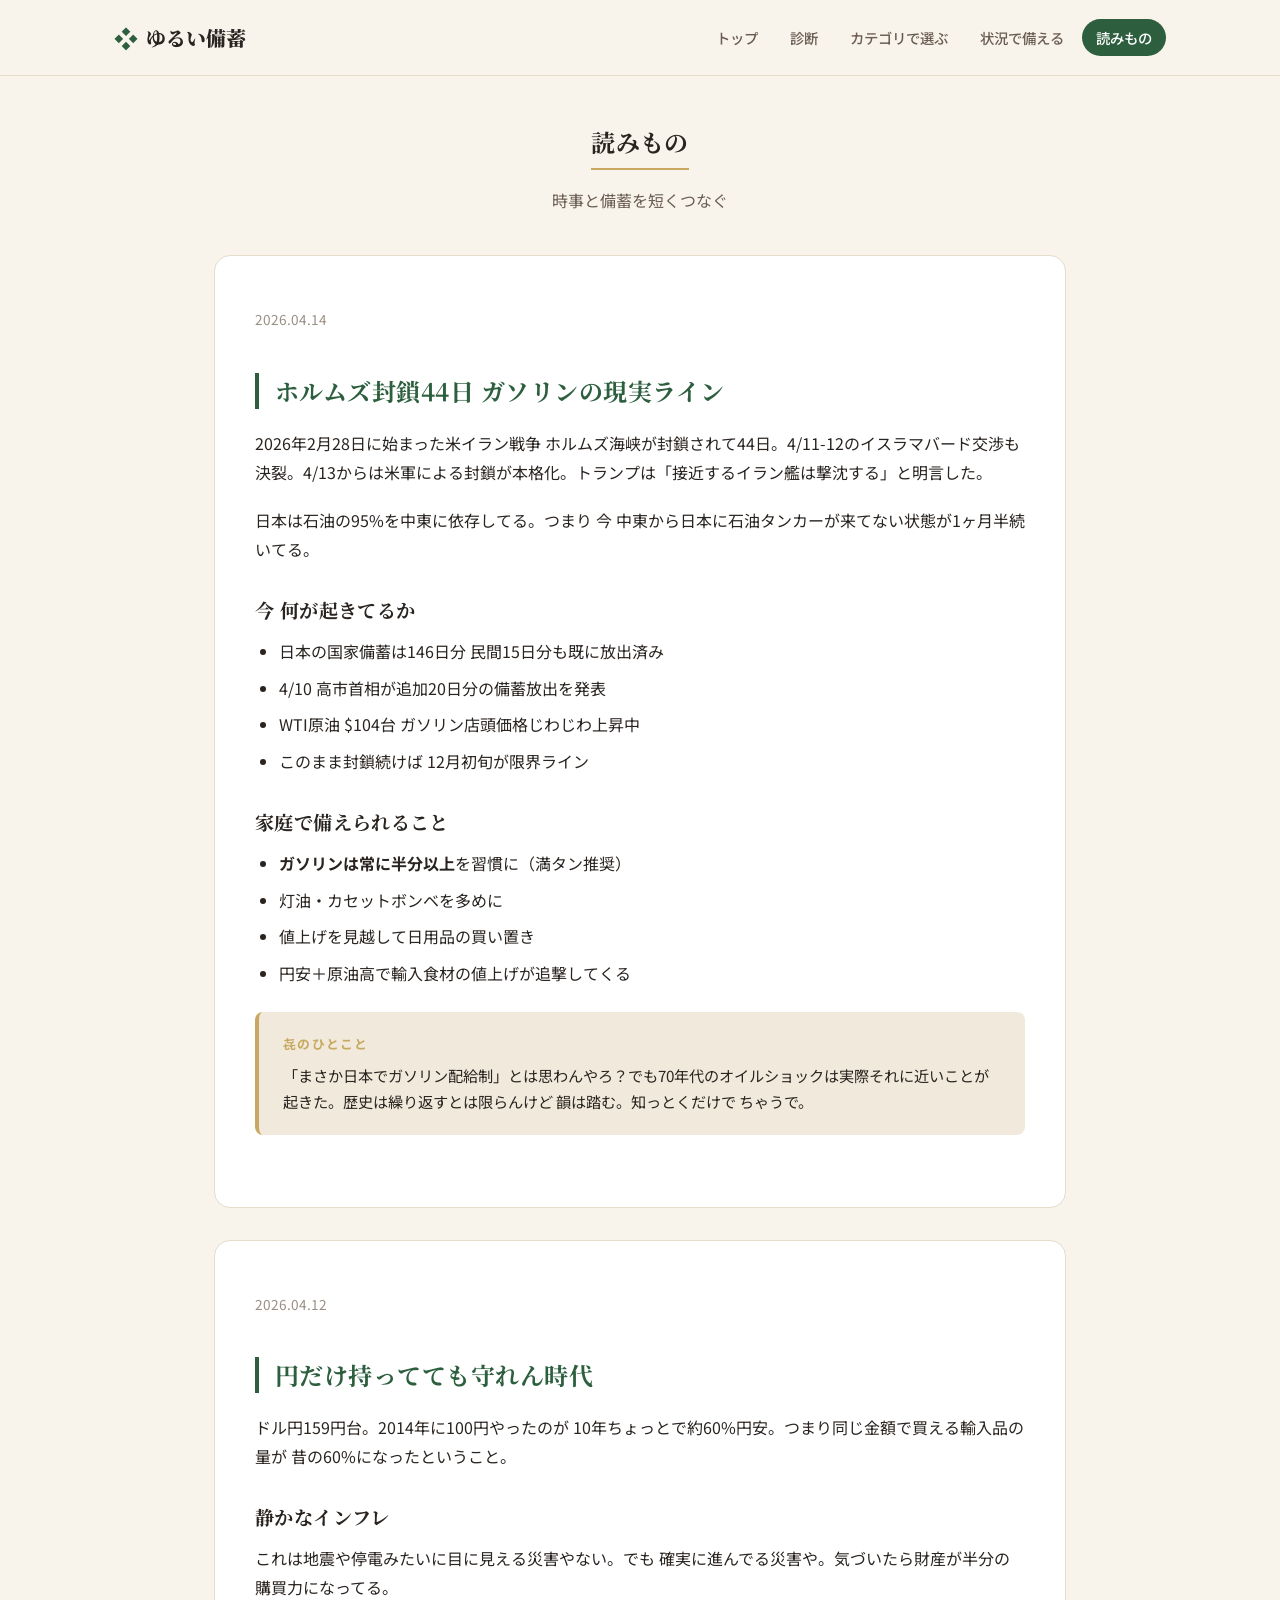
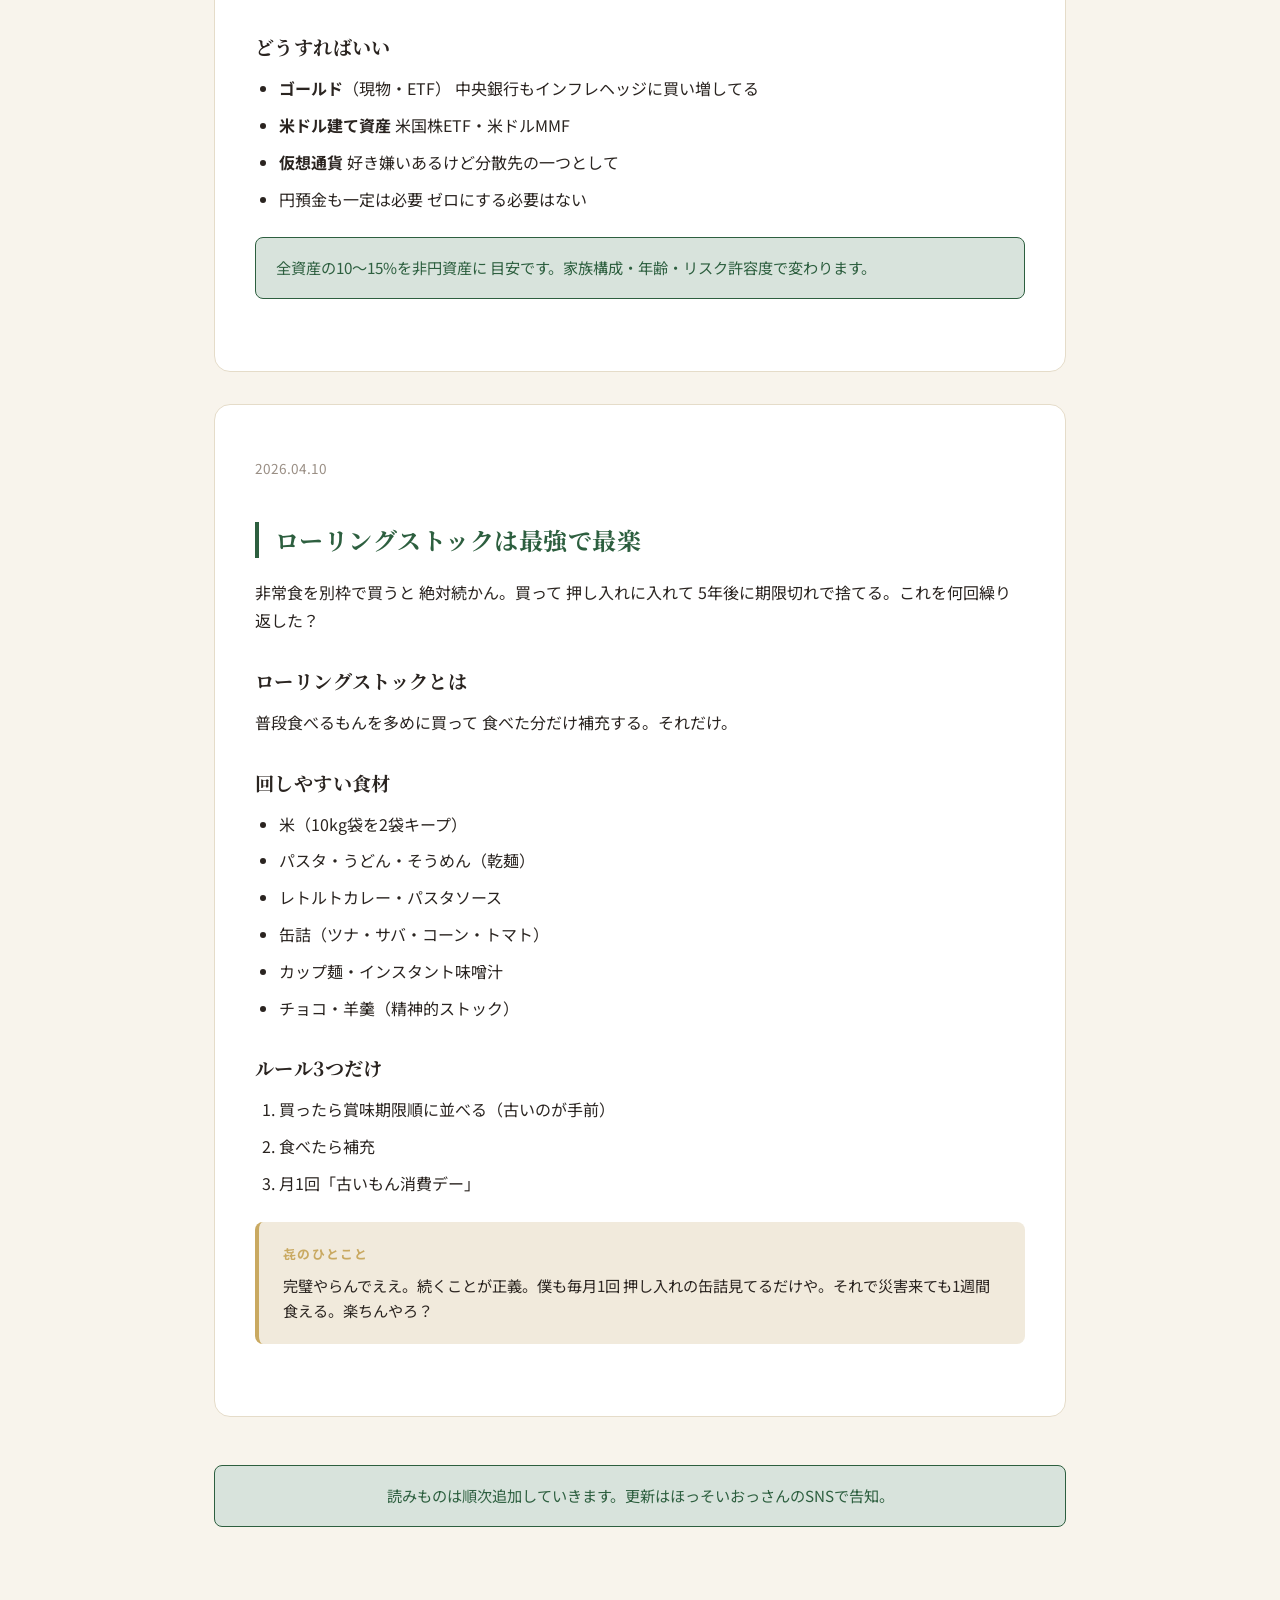
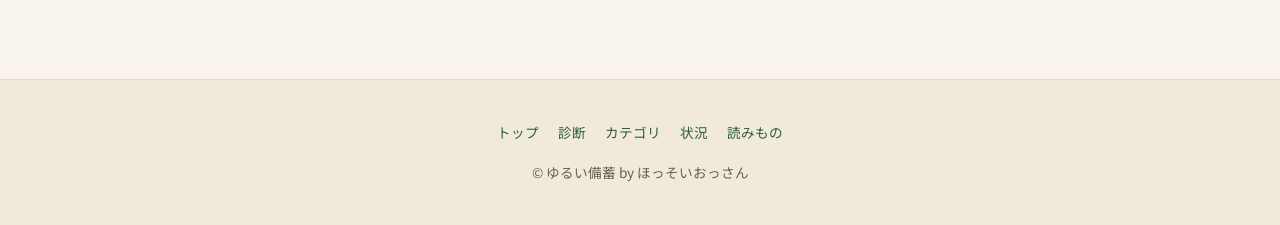
==== blog.html @ 0d699d0d "Initial: ゆるい備蓄サイト 5ページ構成 - トップ / 診断 / カテゴリ / 状況 / 読みもの - 生成り×深緑×朱×金の明るい和洋折衷デザイン - Noto Serif JP × No" ====
<!DOCTYPE html>
<html lang="ja">
<head>
<meta charset="UTF-8">
<meta name="viewport" content="width=device-width, initial-scale=1.0">
<title>読みもの｜ゆるい備蓄</title>
<meta name="description" content="時事と備蓄を短くつなぐ読みもの。">
<link rel="preconnect" href="https://fonts.googleapis.com">
<link rel="preconnect" href="https://fonts.gstatic.com" crossorigin>
<link href="https://fonts.googleapis.com/css2?family=Noto+Sans+JP:wght@400;500;700&family=Noto+Serif+JP:wght@500;700;900&display=swap" rel="stylesheet">
<link rel="stylesheet" href="/assets/style.css">
</head>
<body>

<nav class="nav">
    <div class="nav-inner">
        <a href="/" class="nav-logo"><span class="mark">❖</span>ゆるい備蓄</a>
        <ul class="nav-links">
            <li><a href="/">トップ</a></li>
            <li><a href="/check.html">診断</a></li>
            <li><a href="/category.html">カテゴリで選ぶ</a></li>
            <li><a href="/situation.html">状況で備える</a></li>
            <li><a href="/blog.html" class="active">読みもの</a></li>
        </ul>
    </div>
</nav>

<div class="container">

    <div class="section-head">
        <h2>読みもの</h2>
        <p>時事と備蓄を短くつなぐ</p>
    </div>

    <article class="article" id="hormuz">
        <time style="color: var(--ink-muted); font-size:0.85rem;">2026.04.14</time>
        <h2>ホルムズ封鎖44日 ガソリンの現実ライン</h2>

        <p>2026年2月28日に始まった米イラン戦争 ホルムズ海峡が封鎖されて44日。4/11-12のイスラマバード交渉も決裂。4/13からは米軍による封鎖が本格化。トランプは「接近するイラン艦は撃沈する」と明言した。</p>

        <p>日本は石油の95%を中東に依存してる。つまり 今 中東から日本に石油タンカーが来てない状態が1ヶ月半続いてる。</p>

        <h3>今 何が起きてるか</h3>
        <ul>
            <li>日本の国家備蓄は146日分 民間15日分も既に放出済み</li>
            <li>4/10 高市首相が追加20日分の備蓄放出を発表</li>
            <li>WTI原油 $104台 ガソリン店頭価格じわじわ上昇中</li>
            <li>このまま封鎖続けば 12月初旬が限界ライン</li>
        </ul>

        <h3>家庭で備えられること</h3>
        <ul>
            <li><strong>ガソリンは常に半分以上</strong>を習慣に（満タン推奨）</li>
            <li>灯油・カセットボンベを多めに</li>
            <li>値上げを見越して日用品の買い置き</li>
            <li>円安＋原油高で輸入食材の値上げが追撃してくる</li>
        </ul>

        <div class="voice">
            <div class="voice-label">㐂のひとこと</div>
            <p>「まさか日本でガソリン配給制」とは思わんやろ？でも70年代のオイルショックは実際それに近いことが起きた。歴史は繰り返すとは限らんけど 韻は踏む。知っとくだけで ちゃうで。</p>
        </div>
    </article>

    <article class="article" id="yen">
        <time style="color: var(--ink-muted); font-size:0.85rem;">2026.04.12</time>
        <h2>円だけ持ってても守れん時代</h2>

        <p>ドル円159円台。2014年に100円やったのが 10年ちょっとで約60%円安。つまり同じ金額で買える輸入品の量が 昔の60%になったということ。</p>

        <h3>静かなインフレ</h3>
        <p>これは地震や停電みたいに目に見える災害やない。でも 確実に進んでる災害や。気づいたら財産が半分の購買力になってる。</p>

        <h3>どうすればいい</h3>
        <ul>
            <li><strong>ゴールド</strong>（現物・ETF） 中央銀行もインフレヘッジに買い増してる</li>
            <li><strong>米ドル建て資産</strong> 米国株ETF・米ドルMMF</li>
            <li><strong>仮想通貨</strong> 好き嫌いあるけど分散先の一つとして</li>
            <li>円預金も一定は必要 ゼロにする必要はない</li>
        </ul>

        <div class="note">
            全資産の10〜15%を非円資産に 目安です。家族構成・年齢・リスク許容度で変わります。
        </div>
    </article>

    <article class="article" id="rolling">
        <time style="color: var(--ink-muted); font-size:0.85rem;">2026.04.10</time>
        <h2>ローリングストックは最強で最楽</h2>

        <p>非常食を別枠で買うと 絶対続かん。買って 押し入れに入れて 5年後に期限切れで捨てる。これを何回繰り返した？</p>

        <h3>ローリングストックとは</h3>
        <p>普段食べるもんを多めに買って 食べた分だけ補充する。それだけ。</p>

        <h3>回しやすい食材</h3>
        <ul>
            <li>米（10kg袋を2袋キープ）</li>
            <li>パスタ・うどん・そうめん（乾麺）</li>
            <li>レトルトカレー・パスタソース</li>
            <li>缶詰（ツナ・サバ・コーン・トマト）</li>
            <li>カップ麺・インスタント味噌汁</li>
            <li>チョコ・羊羹（精神的ストック）</li>
        </ul>

        <h3>ルール3つだけ</h3>
        <ol>
            <li>買ったら賞味期限順に並べる（古いのが手前）</li>
            <li>食べたら補充</li>
            <li>月1回「古いもん消費デー」</li>
        </ol>

        <div class="voice">
            <div class="voice-label">㐂のひとこと</div>
            <p>完璧やらんでええ。続くことが正義。僕も毎月1回 押し入れの缶詰見てるだけや。それで災害来ても1週間食える。楽ちんやろ？</p>
        </div>
    </article>

    <div class="note" style="margin-top:48px; text-align:center;">
        読みものは順次追加していきます。更新はほっそいおっさんのSNSで告知。
    </div>

</div>

<footer class="footer">
    <p>
        <a href="/">トップ</a>
        <a href="/check.html">診断</a>
        <a href="/category.html">カテゴリ</a>
        <a href="/situation.html">状況</a>
        <a href="/blog.html">読みもの</a>
    </p>
    <p style="margin-top:16px;">© ゆるい備蓄 by ほっそいおっさん</p>
</footer>

</body>
</html>
---- assets/style.css ----
/* ===== カラーパレット ===== */
:root {
    --bg: #F8F4EC;           /* 生成り */
    --bg-soft: #F1EADC;      /* 生成り濃いめ */
    --bg-card: #FFFFFF;
    --ink: #2A2420;          /* 墨色（ほぼ黒） */
    --ink-soft: #6B5D52;     /* 淡墨 */
    --ink-muted: #9A8F85;

    --green: #2D5F3F;        /* 深緑 */
    --green-soft: #4A7A5C;
    --green-pale: #D8E3DC;

    --red: #D85A3C;          /* 朱（注意喚起限定） */
    --red-pale: #F4D9D1;

    --gold: #C9A961;         /* 金（アクセント） */
    --gold-pale: #EBDCB8;

    --border: #E5DCC9;
}

/* ===== リセット ===== */
* { margin: 0; padding: 0; box-sizing: border-box; }

html { scroll-behavior: smooth; }

body {
    font-family: 'Noto Sans JP', -apple-system, BlinkMacSystemFont, 'Hiragino Sans', 'Yu Gothic', sans-serif;
    background: var(--bg);
    color: var(--ink);
    line-height: 1.8;
    -webkit-font-smoothing: antialiased;
    font-size: 16px;
}

h1, h2, h3, h4 {
    font-family: 'Noto Serif JP', 'Hiragino Mincho ProN', 'Yu Mincho', serif;
    font-weight: 700;
    letter-spacing: 0.02em;
    line-height: 1.5;
}

h1 { font-size: 2rem; }
h2 { font-size: 1.5rem; }
h3 { font-size: 1.2rem; }

a { color: var(--green); text-decoration: none; }
a:hover { color: var(--green-soft); text-decoration: underline; }

img { max-width: 100%; height: auto; }

/* ===== ナビゲーション ===== */
.nav {
    background: var(--bg);
    border-bottom: 1px solid var(--border);
    position: sticky;
    top: 0;
    z-index: 100;
}

.nav-inner {
    max-width: 1100px;
    margin: 0 auto;
    padding: 16px 24px;
    display: flex;
    align-items: center;
    justify-content: space-between;
    gap: 24px;
}

.nav-logo {
    font-family: 'Noto Serif JP', serif;
    font-weight: 900;
    font-size: 1.25rem;
    color: var(--ink);
    text-decoration: none;
    display: flex;
    align-items: center;
    gap: 8px;
}

.nav-logo span.mark {
    color: var(--green);
    font-size: 1.5rem;
}

.nav-links {
    display: flex;
    gap: 4px;
    list-style: none;
    flex-wrap: wrap;
}

.nav-links a {
    color: var(--ink-soft);
    padding: 8px 14px;
    border-radius: 999px;
    font-size: 0.9rem;
    font-weight: 500;
    transition: all 0.2s;
}

.nav-links a:hover {
    background: var(--green-pale);
    color: var(--green);
    text-decoration: none;
}

.nav-links a.active {
    background: var(--green);
    color: #fff;
}

/* ===== コンテナ ===== */
.container {
    max-width: 900px;
    margin: 0 auto;
    padding: 48px 24px;
}

.container-wide {
    max-width: 1100px;
    margin: 0 auto;
    padding: 48px 24px;
}

/* ===== ヒーロー ===== */
.hero {
    padding: 80px 24px 64px;
    text-align: center;
    background: linear-gradient(180deg, var(--bg) 0%, var(--bg-soft) 100%);
    border-bottom: 1px solid var(--border);
}

.hero-lead {
    display: inline-block;
    padding: 6px 16px;
    background: var(--green-pale);
    color: var(--green);
    border-radius: 999px;
    font-size: 0.85rem;
    font-weight: 500;
    margin-bottom: 20px;
    letter-spacing: 0.05em;
}

.hero h1 {
    font-size: clamp(1.8rem, 4vw, 2.8rem);
    margin-bottom: 24px;
    color: var(--ink);
}

.hero p.hero-sub {
    font-size: 1.05rem;
    color: var(--ink-soft);
    max-width: 560px;
    margin: 0 auto 32px;
}

/* ===== ボタン ===== */
.btn {
    display: inline-block;
    padding: 14px 28px;
    border-radius: 999px;
    font-weight: 600;
    font-size: 1rem;
    text-decoration: none;
    transition: all 0.2s;
    border: none;
    cursor: pointer;
}

.btn-primary {
    background: var(--green);
    color: #fff;
}

.btn-primary:hover {
    background: var(--green-soft);
    transform: translateY(-1px);
    box-shadow: 0 4px 12px rgba(45, 95, 63, 0.3);
    color: #fff;
    text-decoration: none;
}

.btn-outline {
    background: transparent;
    color: var(--green);
    border: 1.5px solid var(--green);
}

.btn-outline:hover {
    background: var(--green);
    color: #fff;
    text-decoration: none;
}

/* ===== 3つの入口カード ===== */
.entry-grid {
    display: grid;
    grid-template-columns: repeat(auto-fit, minmax(260px, 1fr));
    gap: 20px;
    margin: 48px 0;
}

.entry-card {
    background: var(--bg-card);
    border: 1px solid var(--border);
    border-radius: 16px;
    padding: 32px 24px;
    text-align: center;
    transition: all 0.25s;
    text-decoration: none;
    color: var(--ink);
    display: block;
}

.entry-card:hover {
    transform: translateY(-3px);
    border-color: var(--green);
    box-shadow: 0 8px 24px rgba(45, 95, 63, 0.1);
    text-decoration: none;
    color: var(--ink);
}

.entry-card .mark {
    font-size: 2.5rem;
    margin-bottom: 16px;
    display: block;
}

.entry-card h3 {
    color: var(--green);
    margin-bottom: 8px;
    font-size: 1.2rem;
}

.entry-card p {
    color: var(--ink-soft);
    font-size: 0.9rem;
    line-height: 1.6;
}

/* ===== セクション ===== */
.section {
    padding: 64px 0;
}

.section-head {
    text-align: center;
    margin-bottom: 40px;
}

.section-head h2 {
    display: inline-block;
    padding-bottom: 8px;
    border-bottom: 2px solid var(--gold);
}

.section-head p {
    color: var(--ink-soft);
    margin-top: 16px;
}

/* ===== カテゴリーグリッド ===== */
.category-grid {
    display: grid;
    grid-template-columns: repeat(auto-fill, minmax(200px, 1fr));
    gap: 16px;
}

.category-item {
    background: var(--bg-card);
    border: 1px solid var(--border);
    border-radius: 12px;
    padding: 20px;
    text-align: center;
    transition: all 0.2s;
    text-decoration: none;
    color: var(--ink);
    display: block;
}

.category-item:hover {
    background: var(--green-pale);
    border-color: var(--green);
    text-decoration: none;
    color: var(--ink);
}

.category-item .icon {
    font-size: 2rem;
    margin-bottom: 8px;
    display: block;
}

.category-item .name {
    font-weight: 600;
    font-size: 0.95rem;
}

.category-item .days {
    color: var(--ink-muted);
    font-size: 0.8rem;
    margin-top: 4px;
}

/* ===== 記事本文スタイル ===== */
.article {
    background: var(--bg-card);
    border-radius: 16px;
    padding: 48px 40px;
    margin-bottom: 32px;
    border: 1px solid var(--border);
}

.article h2 {
    margin-top: 40px;
    margin-bottom: 20px;
    padding-left: 16px;
    border-left: 4px solid var(--green);
    color: var(--green);
}

.article h3 {
    margin-top: 32px;
    margin-bottom: 12px;
    color: var(--ink);
}

.article p {
    margin-bottom: 20px;
    color: var(--ink);
}

.article ul, .article ol {
    margin: 0 0 20px 24px;
}

.article li {
    margin-bottom: 8px;
    color: var(--ink);
}

/* ===== 吹き出し（㐂のひとこと） ===== */
.voice {
    background: var(--bg-soft);
    border-left: 4px solid var(--gold);
    padding: 20px 24px;
    border-radius: 8px;
    margin: 24px 0;
    font-size: 0.95rem;
}

.voice-label {
    font-size: 0.8rem;
    color: var(--gold);
    font-weight: 700;
    letter-spacing: 0.1em;
    margin-bottom: 8px;
}

.voice p {
    color: var(--ink);
    line-height: 1.7;
    margin-bottom: 0;
}

/* ===== アラートボックス ===== */
.alert {
    background: var(--red-pale);
    border: 1px solid var(--red);
    color: var(--red);
    padding: 16px 20px;
    border-radius: 8px;
    margin: 24px 0;
    font-size: 0.95rem;
}

.note {
    background: var(--green-pale);
    border: 1px solid var(--green);
    color: var(--green);
    padding: 16px 20px;
    border-radius: 8px;
    margin: 24px 0;
    font-size: 0.95rem;
}

/* ===== 診断 ===== */
.quiz {
    background: var(--bg-card);
    border-radius: 16px;
    padding: 40px;
    border: 1px solid var(--border);
    max-width: 700px;
    margin: 0 auto;
}

.quiz-q {
    margin-bottom: 32px;
}

.quiz-q h3 {
    color: var(--green);
    margin-bottom: 16px;
    font-size: 1.1rem;
}

.quiz-options {
    display: grid;
    gap: 10px;
}

.quiz-option {
    display: flex;
    align-items: center;
    padding: 12px 18px;
    border: 1.5px solid var(--border);
    border-radius: 10px;
    cursor: pointer;
    transition: all 0.15s;
    background: var(--bg);
}

.quiz-option:hover {
    border-color: var(--green);
    background: var(--green-pale);
}

.quiz-option input {
    margin-right: 12px;
}

.quiz-option.selected {
    border-color: var(--green);
    background: var(--green-pale);
}

.quiz-result {
    display: none;
    background: var(--bg-soft);
    padding: 32px;
    border-radius: 12px;
    margin-top: 24px;
}

.quiz-result.show { display: block; }

.quiz-result h3 {
    color: var(--green);
    margin-bottom: 16px;
}

.quiz-result ul {
    margin-left: 20px;
}

/* ===== 商品カード ===== */
.product-grid {
    display: grid;
    grid-template-columns: repeat(auto-fit, minmax(240px, 1fr));
    gap: 20px;
}

.product-card {
    background: var(--bg-card);
    border: 1px solid var(--border);
    border-radius: 12px;
    padding: 20px;
    transition: all 0.2s;
}

.product-card:hover {
    border-color: var(--green);
    box-shadow: 0 4px 16px rgba(0,0,0,0.05);
}

.product-card h4 {
    color: var(--ink);
    margin-bottom: 8px;
    font-family: 'Noto Sans JP', sans-serif;
    font-size: 1rem;
}

.product-card .why {
    font-size: 0.85rem;
    color: var(--ink-soft);
    margin-bottom: 12px;
}

.product-card .link {
    display: inline-block;
    padding: 8px 16px;
    background: var(--green);
    color: #fff;
    border-radius: 999px;
    font-size: 0.85rem;
    font-weight: 600;
}

.product-card .link:hover {
    background: var(--green-soft);
    text-decoration: none;
    color: #fff;
}

/* ===== 読みものリスト ===== */
.post-list {
    display: grid;
    gap: 16px;
}

.post-item {
    background: var(--bg-card);
    border: 1px solid var(--border);
    border-radius: 12px;
    padding: 24px;
    transition: all 0.2s;
    display: block;
    text-decoration: none;
    color: var(--ink);
}

.post-item:hover {
    border-color: var(--green);
    transform: translateX(2px);
    text-decoration: none;
    color: var(--ink);
}

.post-item time {
    font-size: 0.8rem;
    color: var(--ink-muted);
    display: block;
    margin-bottom: 6px;
}

.post-item h3 {
    color: var(--green);
    margin-bottom: 8px;
    font-size: 1.1rem;
}

.post-item p {
    color: var(--ink-soft);
    font-size: 0.9rem;
    line-height: 1.6;
}

/* ===== シチュエーションカード ===== */
.situation-grid {
    display: grid;
    grid-template-columns: repeat(auto-fit, minmax(280px, 1fr));
    gap: 20px;
}

.situation-card {
    background: var(--bg-card);
    border: 1px solid var(--border);
    border-radius: 16px;
    padding: 28px;
    text-decoration: none;
    color: var(--ink);
    transition: all 0.2s;
    display: block;
}

.situation-card:hover {
    border-color: var(--green);
    background: var(--green-pale);
    text-decoration: none;
    color: var(--ink);
}

.situation-card .mark {
    font-size: 2rem;
    margin-bottom: 12px;
    display: block;
}

.situation-card h3 {
    color: var(--green);
    margin-bottom: 8px;
    font-family: 'Noto Serif JP', serif;
}

.situation-card p {
    color: var(--ink-soft);
    font-size: 0.9rem;
    line-height: 1.6;
}

/* ===== フッター ===== */
.footer {
    background: var(--bg-soft);
    border-top: 1px solid var(--border);
    padding: 40px 24px;
    margin-top: 80px;
    text-align: center;
    color: var(--ink-soft);
    font-size: 0.85rem;
}

.footer a {
    color: var(--green);
    margin: 0 8px;
}

.footer .disclaimer {
    font-size: 0.75rem;
    color: var(--ink-muted);
    margin-top: 16px;
    max-width: 640px;
    margin-left: auto;
    margin-right: auto;
}

/* ===== レスポンシブ ===== */
@media (max-width: 768px) {
    .nav-inner { padding: 12px 16px; flex-direction: column; align-items: flex-start; }
    .nav-links { width: 100%; overflow-x: auto; flex-wrap: nowrap; }
    .nav-links a { white-space: nowrap; font-size: 0.85rem; padding: 6px 12px; }
    .container, .container-wide { padding: 32px 20px; }
    .hero { padding: 48px 20px 40px; }
    .article { padding: 28px 20px; }
    h1 { font-size: 1.6rem; }
    h2 { font-size: 1.3rem; }
    .section { padding: 40px 0; }
}
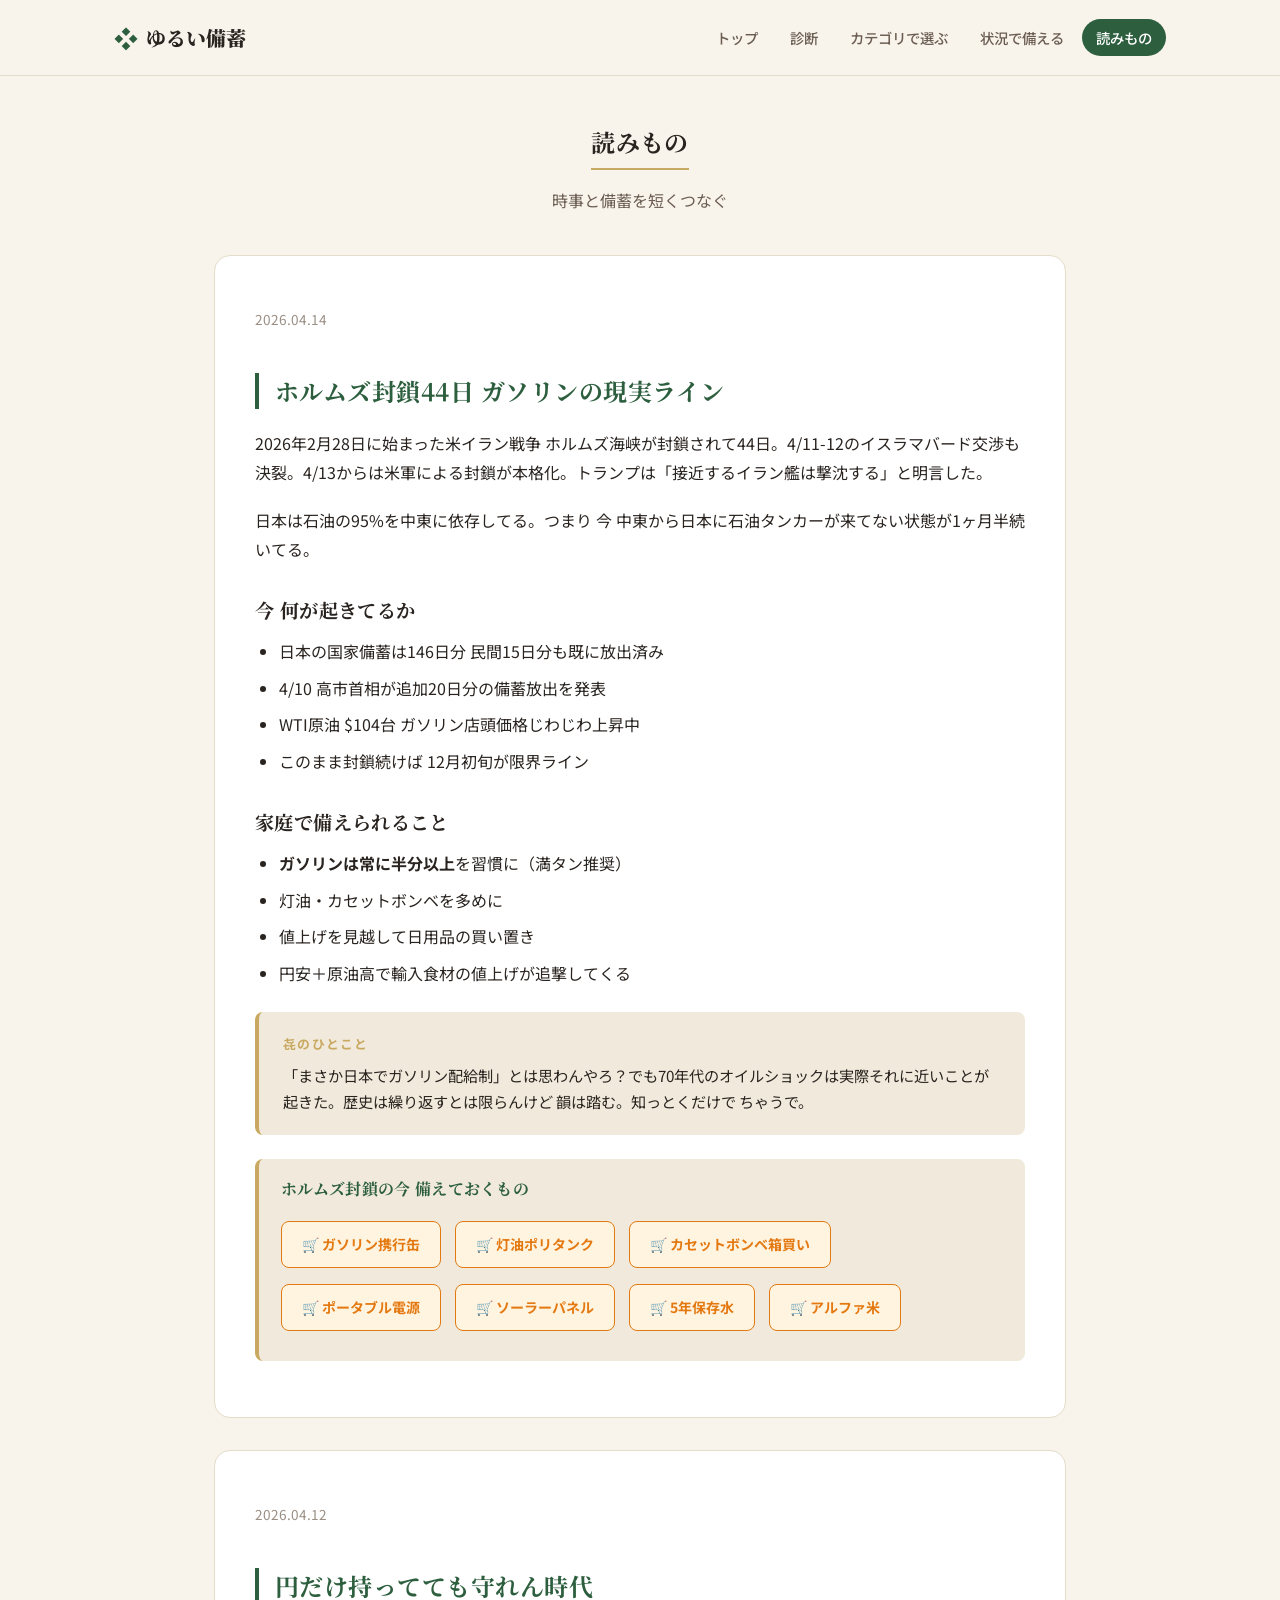
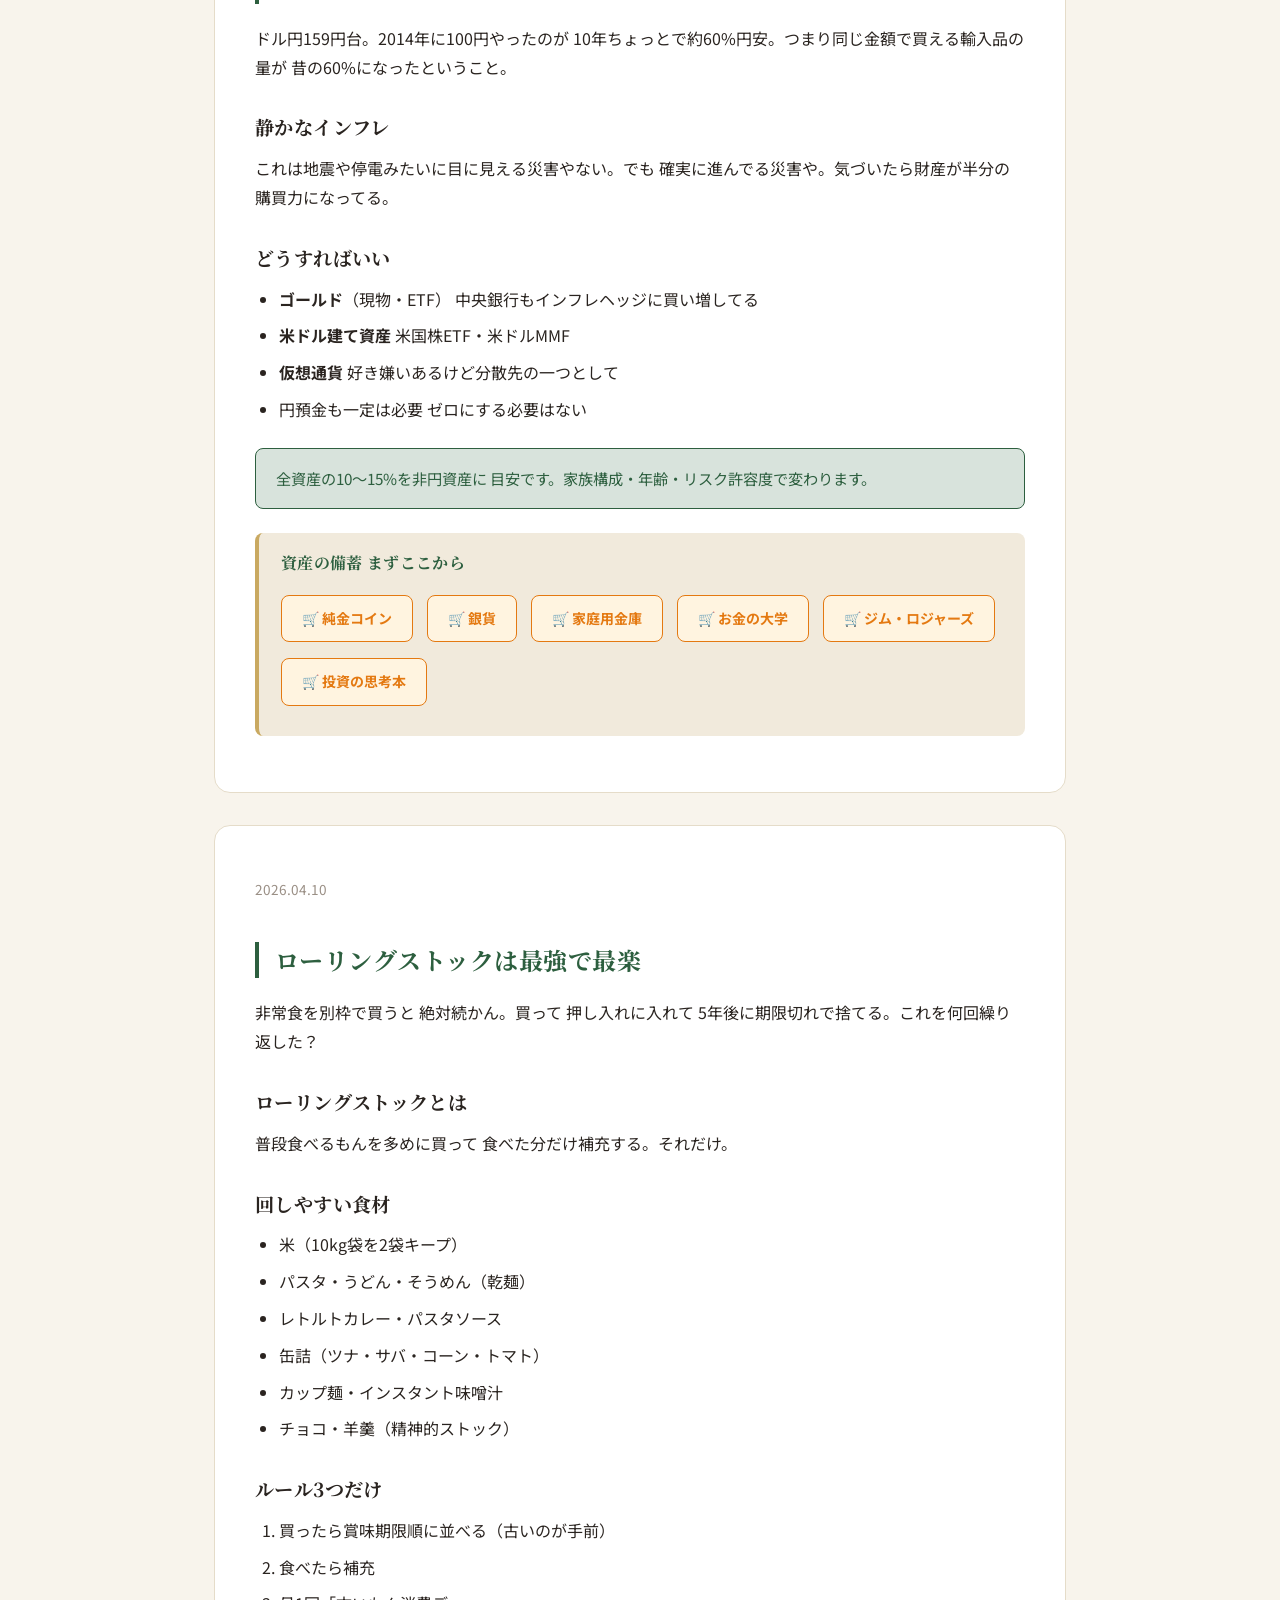
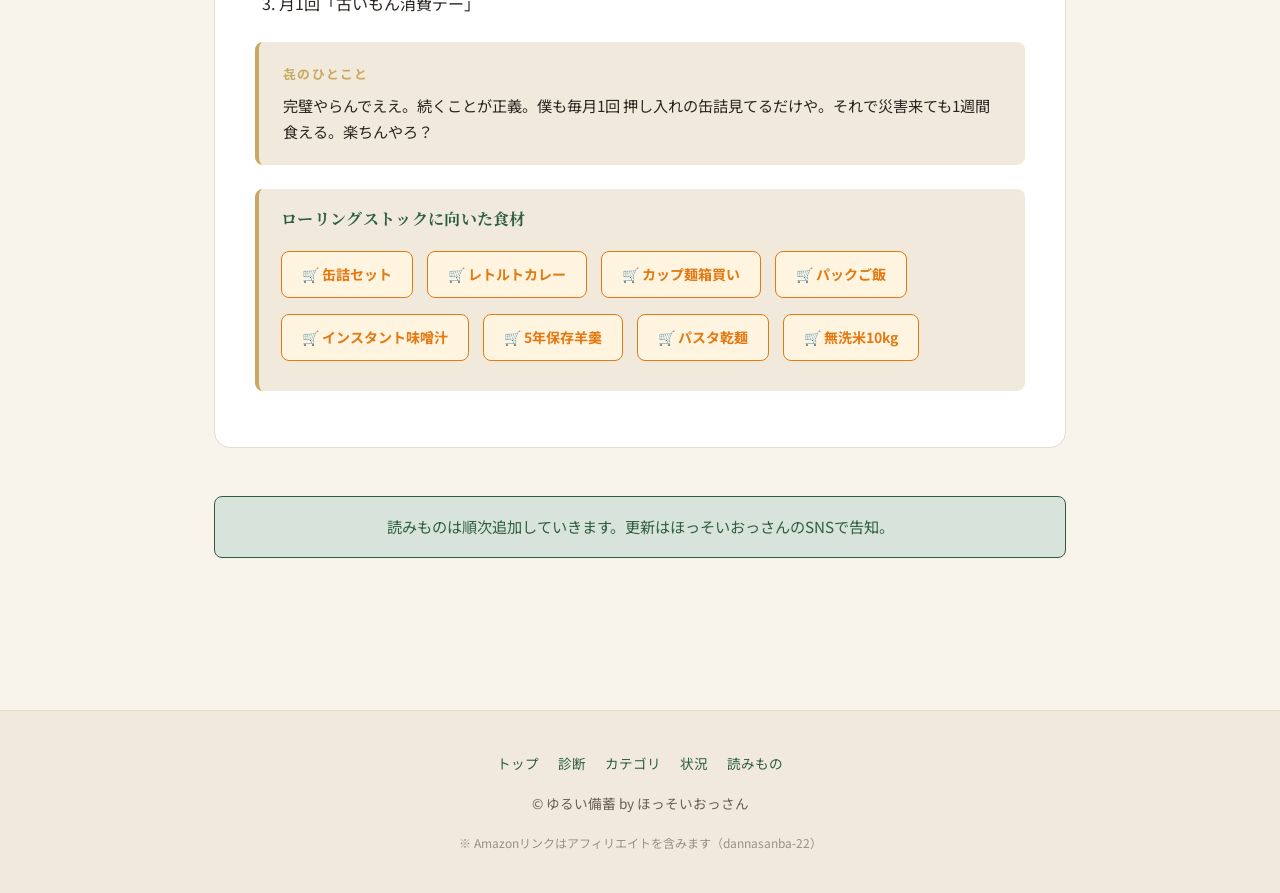
==== commit a49058d2: "全ページにAmazonアフィリリンク(dannasanba-22)を追加 - category.html: 6カテゴリ全てに商品ボタン群 - situation.html: 5シーン全てに状況別買い物" ====
--- a/blog.html
+++ b/blog.html
@@ -9,6 +9,48 @@
 <link rel="preconnect" href="https://fonts.gstatic.com" crossorigin>
 <link href="https://fonts.googleapis.com/css2?family=Noto+Sans+JP:wght@400;500;700&family=Noto+Serif+JP:wght@500;700;900&display=swap" rel="stylesheet">
 <link rel="stylesheet" href="/assets/style.css">
+<style>
+.cat-amazon-btn {
+    display: inline-block;
+    background: #FFF4E0;
+    border: 1px solid #E47911;
+    border-radius: 8px;
+    padding: 10px 20px;
+    font-size: 14px;
+    font-weight: 700;
+    color: #E47911;
+    text-decoration: none;
+    transition: all 0.2s;
+    margin: 4px 6px 4px 0;
+}
+.cat-amazon-btn:hover {
+    background: #E47911;
+    color: #fff;
+    text-decoration: none;
+}
+.cat-amazon-btn::before {
+    content: '🛒 ';
+}
+.amazon-links {
+    margin: 16px 0 8px;
+    display: flex;
+    flex-wrap: wrap;
+    gap: 8px;
+}
+.buy-block {
+    background: var(--bg-soft);
+    border-left: 4px solid var(--gold);
+    padding: 18px 22px;
+    border-radius: 8px;
+    margin: 20px 0 8px;
+}
+.buy-block h4 {
+    font-family: 'Noto Serif JP', serif;
+    color: var(--green);
+    margin-bottom: 10px;
+    font-size: 1rem;
+}
+</style>
 </head>
 <body>
 
@@ -60,6 +102,19 @@
             <div class="voice-label">㐂のひとこと</div>
             <p>「まさか日本でガソリン配給制」とは思わんやろ？でも70年代のオイルショックは実際それに近いことが起きた。歴史は繰り返すとは限らんけど 韻は踏む。知っとくだけで ちゃうで。</p>
         </div>
+
+        <div class="buy-block">
+            <h4>ホルムズ封鎖の今 備えておくもの</h4>
+            <div class="amazon-links">
+                <a href="https://www.amazon.co.jp/s?k=ガソリン携行缶+20L+消防法適合&tag=dannasanba-22" target="_blank" rel="nofollow noopener" class="cat-amazon-btn">ガソリン携行缶</a>
+                <a href="https://www.amazon.co.jp/s?k=灯油タンク+ポリ+18L&tag=dannasanba-22" target="_blank" rel="nofollow noopener" class="cat-amazon-btn">灯油ポリタンク</a>
+                <a href="https://www.amazon.co.jp/s?k=カセットコンロ+ガスボンベ+まとめ買い+30本&tag=dannasanba-22" target="_blank" rel="nofollow noopener" class="cat-amazon-btn">カセットボンベ箱買い</a>
+                <a href="https://www.amazon.co.jp/s?k=ポータブル電源+1000Wh+Jackery+EcoFlow&tag=dannasanba-22" target="_blank" rel="nofollow noopener" class="cat-amazon-btn">ポータブル電源</a>
+                <a href="https://www.amazon.co.jp/s?k=ソーラーパネル+折りたたみ+100W+Jackery&tag=dannasanba-22" target="_blank" rel="nofollow noopener" class="cat-amazon-btn">ソーラーパネル</a>
+                <a href="https://www.amazon.co.jp/s?k=保存水+5年+2L&tag=dannasanba-22" target="_blank" rel="nofollow noopener" class="cat-amazon-btn">5年保存水</a>
+                <a href="https://www.amazon.co.jp/s?k=アルファ米+尾西+白飯+まとめ買い&tag=dannasanba-22" target="_blank" rel="nofollow noopener" class="cat-amazon-btn">アルファ米</a>
+            </div>
+        </div>
     </article>
 
     <article class="article" id="yen">
@@ -81,6 +136,18 @@
 
         <div class="note">
             全資産の10〜15%を非円資産に 目安です。家族構成・年齢・リスク許容度で変わります。
+        </div>
+
+        <div class="buy-block">
+            <h4>資産の備蓄 まずここから</h4>
+            <div class="amazon-links">
+                <a href="https://www.amazon.co.jp/s?k=金貨+純金+コイン+投資&tag=dannasanba-22" target="_blank" rel="nofollow noopener" class="cat-amazon-btn">純金コイン</a>
+                <a href="https://www.amazon.co.jp/s?k=銀貨+シルバーコイン+メープルリーフ&tag=dannasanba-22" target="_blank" rel="nofollow noopener" class="cat-amazon-btn">銀貨</a>
+                <a href="https://www.amazon.co.jp/s?k=家庭用金庫+耐火&tag=dannasanba-22" target="_blank" rel="nofollow noopener" class="cat-amazon-btn">家庭用金庫</a>
+                <a href="https://www.amazon.co.jp/s?k=お金の大学&tag=dannasanba-22" target="_blank" rel="nofollow noopener" class="cat-amazon-btn">お金の大学</a>
+                <a href="https://www.amazon.co.jp/s?k=ジム・ロジャーズ+ゴールド&tag=dannasanba-22" target="_blank" rel="nofollow noopener" class="cat-amazon-btn">ジム・ロジャーズ</a>
+                <a href="https://www.amazon.co.jp/s?k=ハワード・マークス+投資&tag=dannasanba-22" target="_blank" rel="nofollow noopener" class="cat-amazon-btn">投資の思考本</a>
+            </div>
         </div>
     </article>
 
@@ -113,6 +180,20 @@
         <div class="voice">
             <div class="voice-label">㐂のひとこと</div>
             <p>完璧やらんでええ。続くことが正義。僕も毎月1回 押し入れの缶詰見てるだけや。それで災害来ても1週間食える。楽ちんやろ？</p>
+        </div>
+
+        <div class="buy-block">
+            <h4>ローリングストックに向いた食材</h4>
+            <div class="amazon-links">
+                <a href="https://www.amazon.co.jp/s?k=缶詰+詰め合わせ+防災+まとめ買い&tag=dannasanba-22" target="_blank" rel="nofollow noopener" class="cat-amazon-btn">缶詰セット</a>
+                <a href="https://www.amazon.co.jp/s?k=レトルトカレー+箱買い&tag=dannasanba-22" target="_blank" rel="nofollow noopener" class="cat-amazon-btn">レトルトカレー</a>
+                <a href="https://www.amazon.co.jp/s?k=インスタントラーメン+まとめ買い+備蓄&tag=dannasanba-22" target="_blank" rel="nofollow noopener" class="cat-amazon-btn">カップ麺箱買い</a>
+                <a href="https://www.amazon.co.jp/s?k=パックご飯+サトウのごはん+まとめ買い&tag=dannasanba-22" target="_blank" rel="nofollow noopener" class="cat-amazon-btn">パックご飯</a>
+                <a href="https://www.amazon.co.jp/s?k=インスタント味噌汁+まとめ買い&tag=dannasanba-22" target="_blank" rel="nofollow noopener" class="cat-amazon-btn">インスタント味噌汁</a>
+                <a href="https://www.amazon.co.jp/s?k=井村屋+えいようかん&tag=dannasanba-22" target="_blank" rel="nofollow noopener" class="cat-amazon-btn">5年保存羊羹</a>
+                <a href="https://www.amazon.co.jp/s?k=パスタ+乾麺 まとめ買い&tag=dannasanba-22" target="_blank" rel="nofollow noopener" class="cat-amazon-btn">パスタ乾麺</a>
+                <a href="https://www.amazon.co.jp/s?k=米 10kg 無洗米&tag=dannasanba-22" target="_blank" rel="nofollow noopener" class="cat-amazon-btn">無洗米10kg</a>
+            </div>
         </div>
     </article>
 
@@ -131,6 +212,7 @@
         <a href="/blog.html">読みもの</a>
     </p>
     <p style="margin-top:16px;">© ゆるい備蓄 by ほっそいおっさん</p>
+    <p class="disclaimer">※ Amazonリンクはアフィリエイトを含みます（dannasanba-22）</p>
 </footer>
 
 </body>
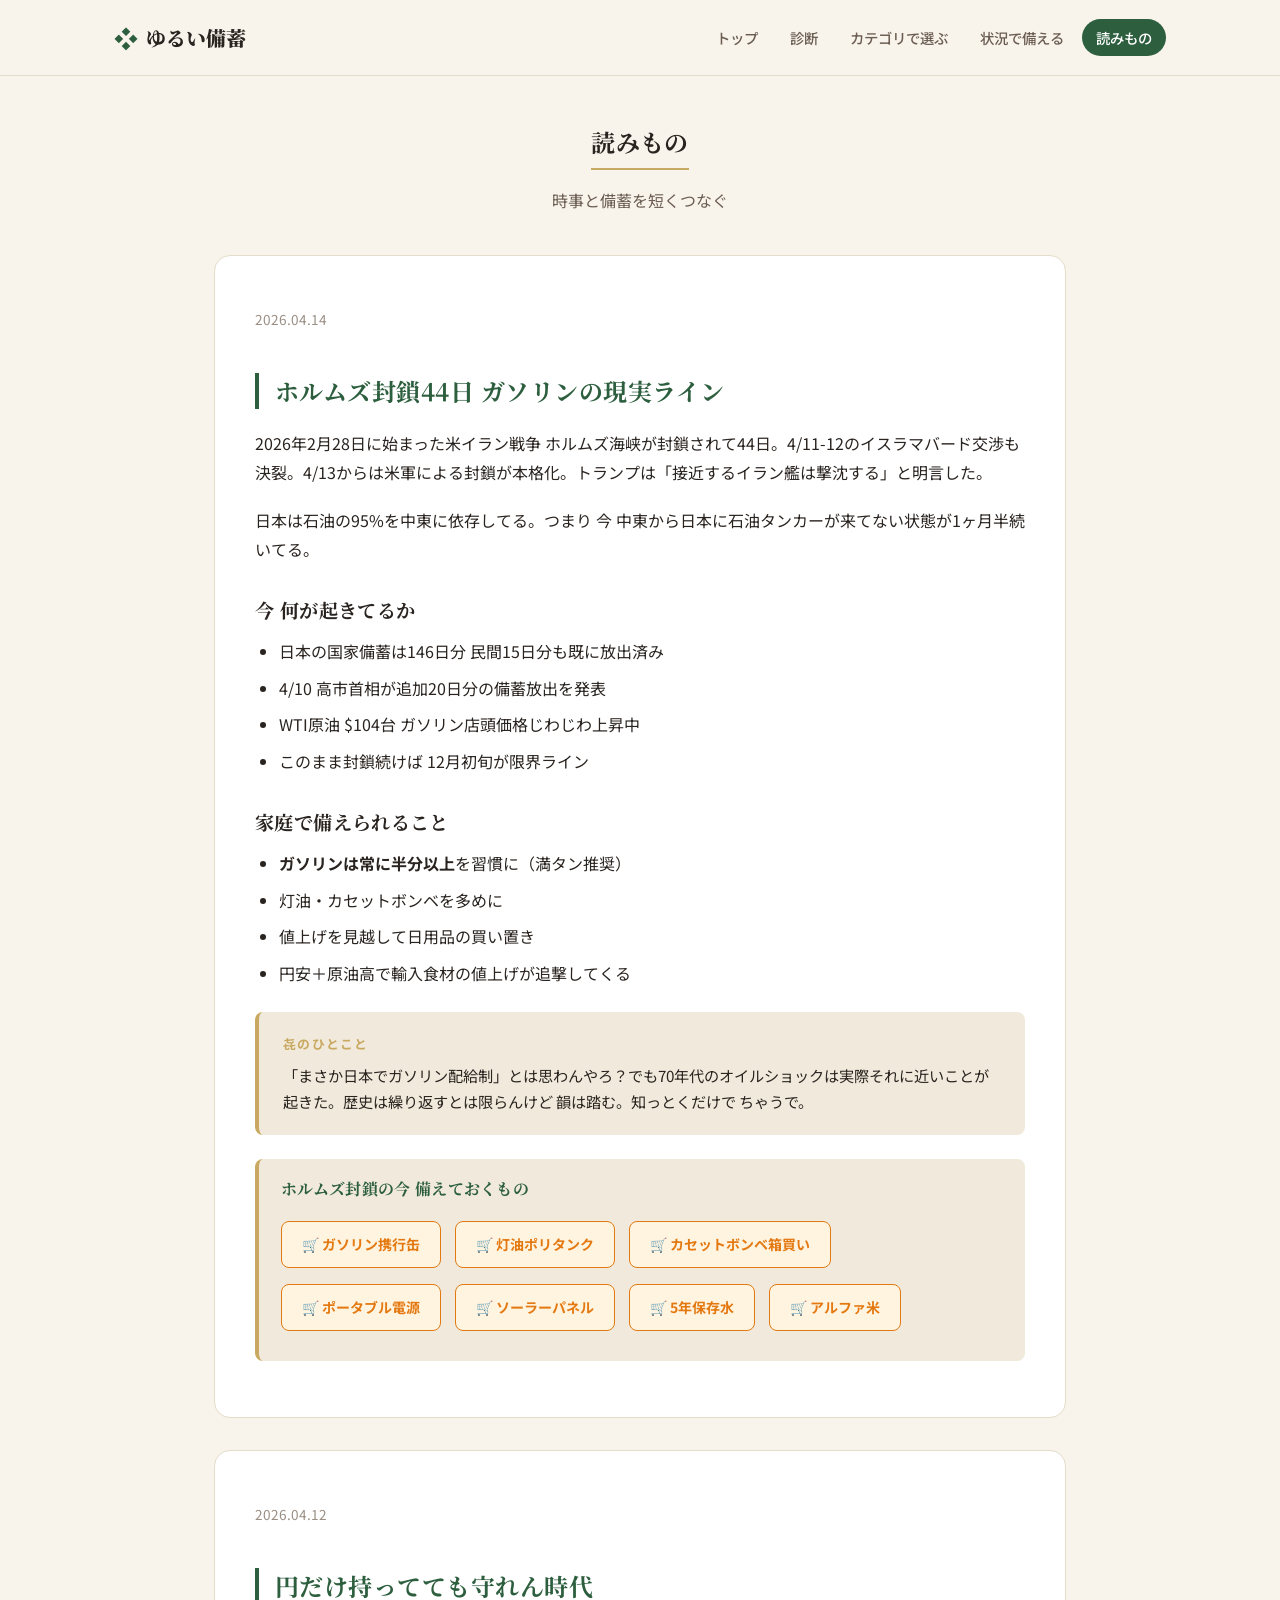
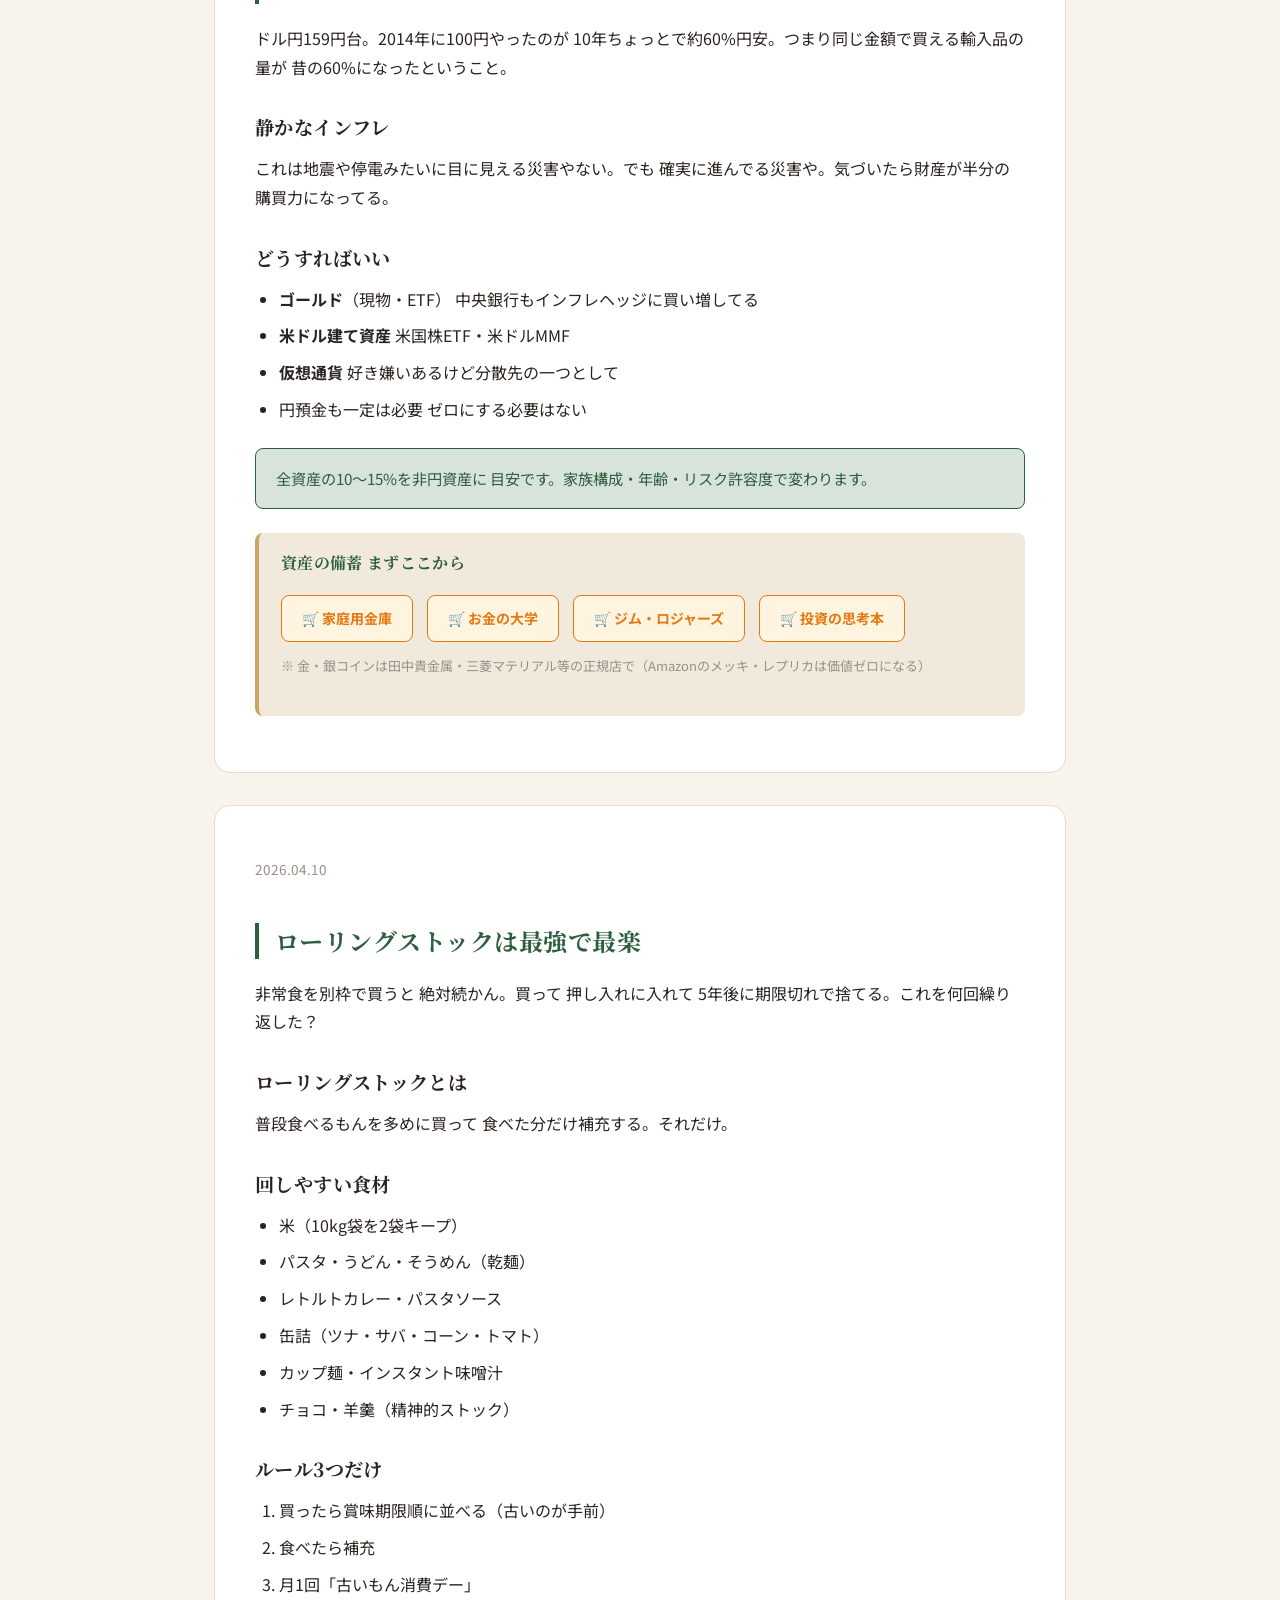
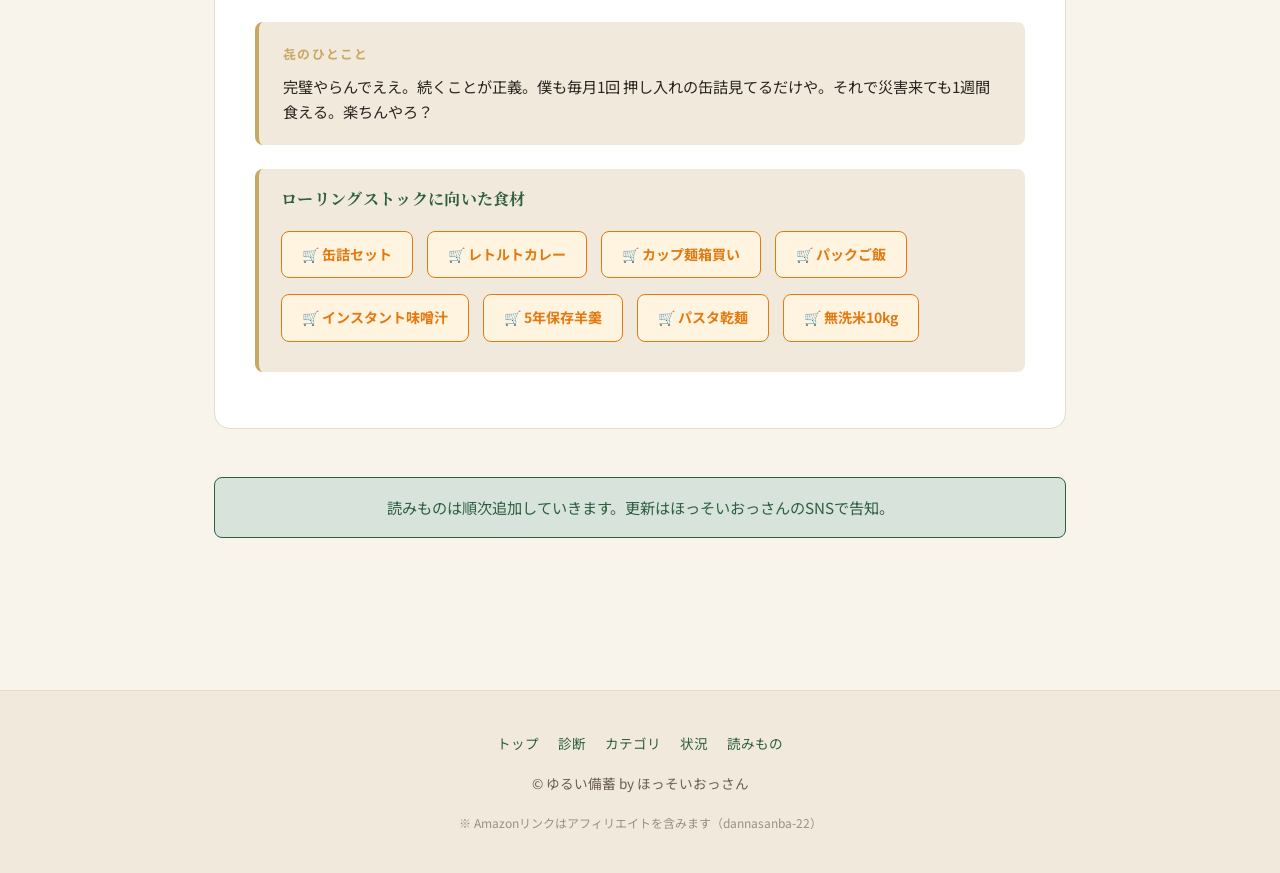
==== commit c65546f7: "優先5ガイドページ追加（水・トイレ・食・電気燃料・薬） - /guide/water.html: 水の備蓄完全ガイド（7セクション） - /guide/toilet.html: トイレ備蓄（都市マンシ" ====
--- a/blog.html
+++ b/blog.html
@@ -51,6 +51,35 @@
     font-size: 1rem;
 }
 </style>
+<!-- ===== Google Analytics 4 =====
+     ※ 測定ID (G-XXXXXXXXXX) を取得したら下の2箇所を置き換える -->
+<script async src="https://www.googletagmanager.com/gtag/js?id=G-XXXXXXXXXX"></script>
+<script>
+  window.dataLayer = window.dataLayer || [];
+  function gtag(){dataLayer.push(arguments);}
+  gtag("js", new Date());
+  gtag("config", "G-XXXXXXXXXX");
+
+  document.addEventListener("DOMContentLoaded", function() {
+    document.querySelectorAll("a[href*=amazon.co.jp]").forEach(function(link) {
+      link.addEventListener("click", function() {
+        if (typeof gtag === "function") {
+          gtag("event", "amazon_click", {
+            link_url: this.href,
+            link_text: this.textContent.trim().substring(0, 50)
+          });
+        }
+      });
+    });
+  });
+</script>
+
+<!-- ===== Vercel Analytics ===== -->
+<script>
+window.va = window.va || function () { (window.vaq = window.vaq || []).push(arguments); };
+</script>
+<script defer src="/_vercel/insights/script.js"></script>
+
 </head>
 <body>
 
@@ -141,13 +170,12 @@
         <div class="buy-block">
             <h4>資産の備蓄 まずここから</h4>
             <div class="amazon-links">
-                <a href="https://www.amazon.co.jp/s?k=金貨+純金+コイン+投資&tag=dannasanba-22" target="_blank" rel="nofollow noopener" class="cat-amazon-btn">純金コイン</a>
-                <a href="https://www.amazon.co.jp/s?k=銀貨+シルバーコイン+メープルリーフ&tag=dannasanba-22" target="_blank" rel="nofollow noopener" class="cat-amazon-btn">銀貨</a>
                 <a href="https://www.amazon.co.jp/s?k=家庭用金庫+耐火&tag=dannasanba-22" target="_blank" rel="nofollow noopener" class="cat-amazon-btn">家庭用金庫</a>
                 <a href="https://www.amazon.co.jp/s?k=お金の大学&tag=dannasanba-22" target="_blank" rel="nofollow noopener" class="cat-amazon-btn">お金の大学</a>
                 <a href="https://www.amazon.co.jp/s?k=ジム・ロジャーズ+ゴールド&tag=dannasanba-22" target="_blank" rel="nofollow noopener" class="cat-amazon-btn">ジム・ロジャーズ</a>
                 <a href="https://www.amazon.co.jp/s?k=ハワード・マークス+投資&tag=dannasanba-22" target="_blank" rel="nofollow noopener" class="cat-amazon-btn">投資の思考本</a>
             </div>
+            <p style="font-size:13px; color:var(--ink-muted); margin-top:8px;">※ 金・銀コインは田中貴金属・三菱マテリアル等の正規店で（Amazonのメッキ・レプリカは価値ゼロになる）</p>
         </div>
     </article>
 
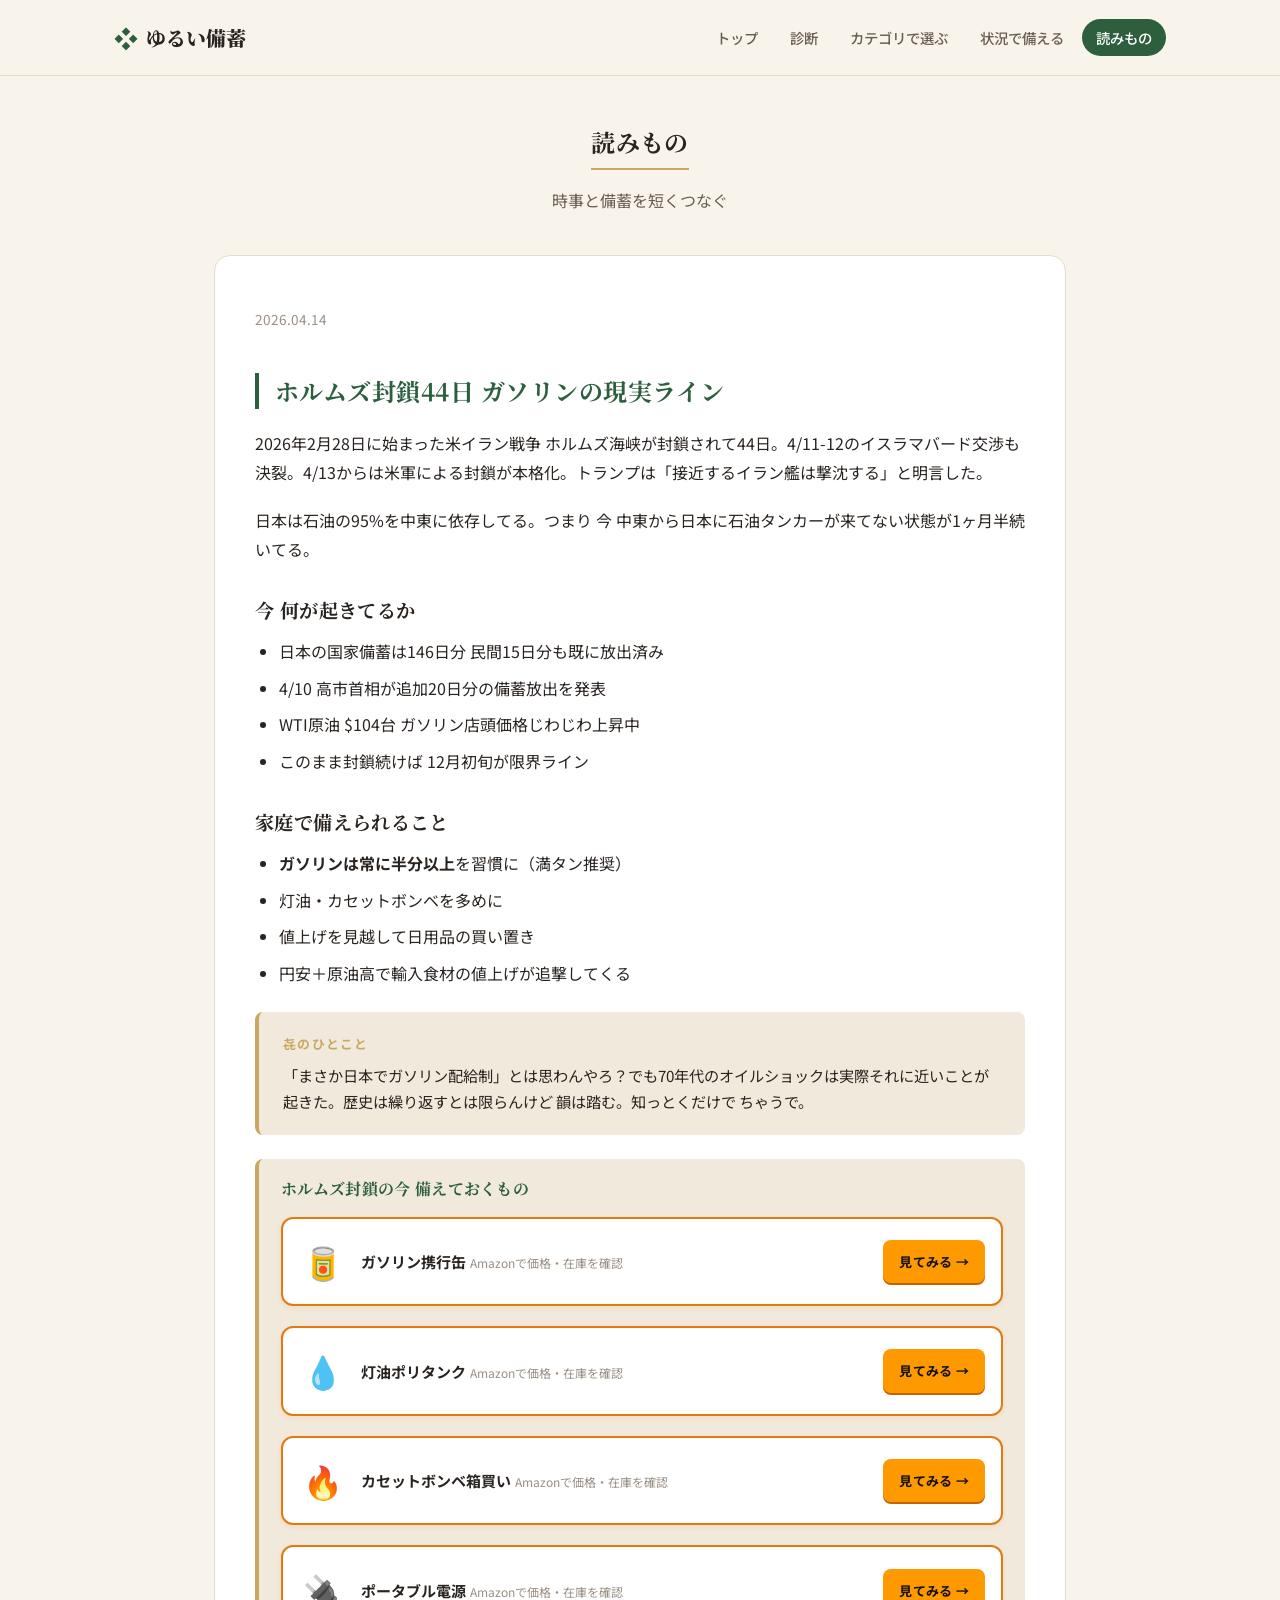
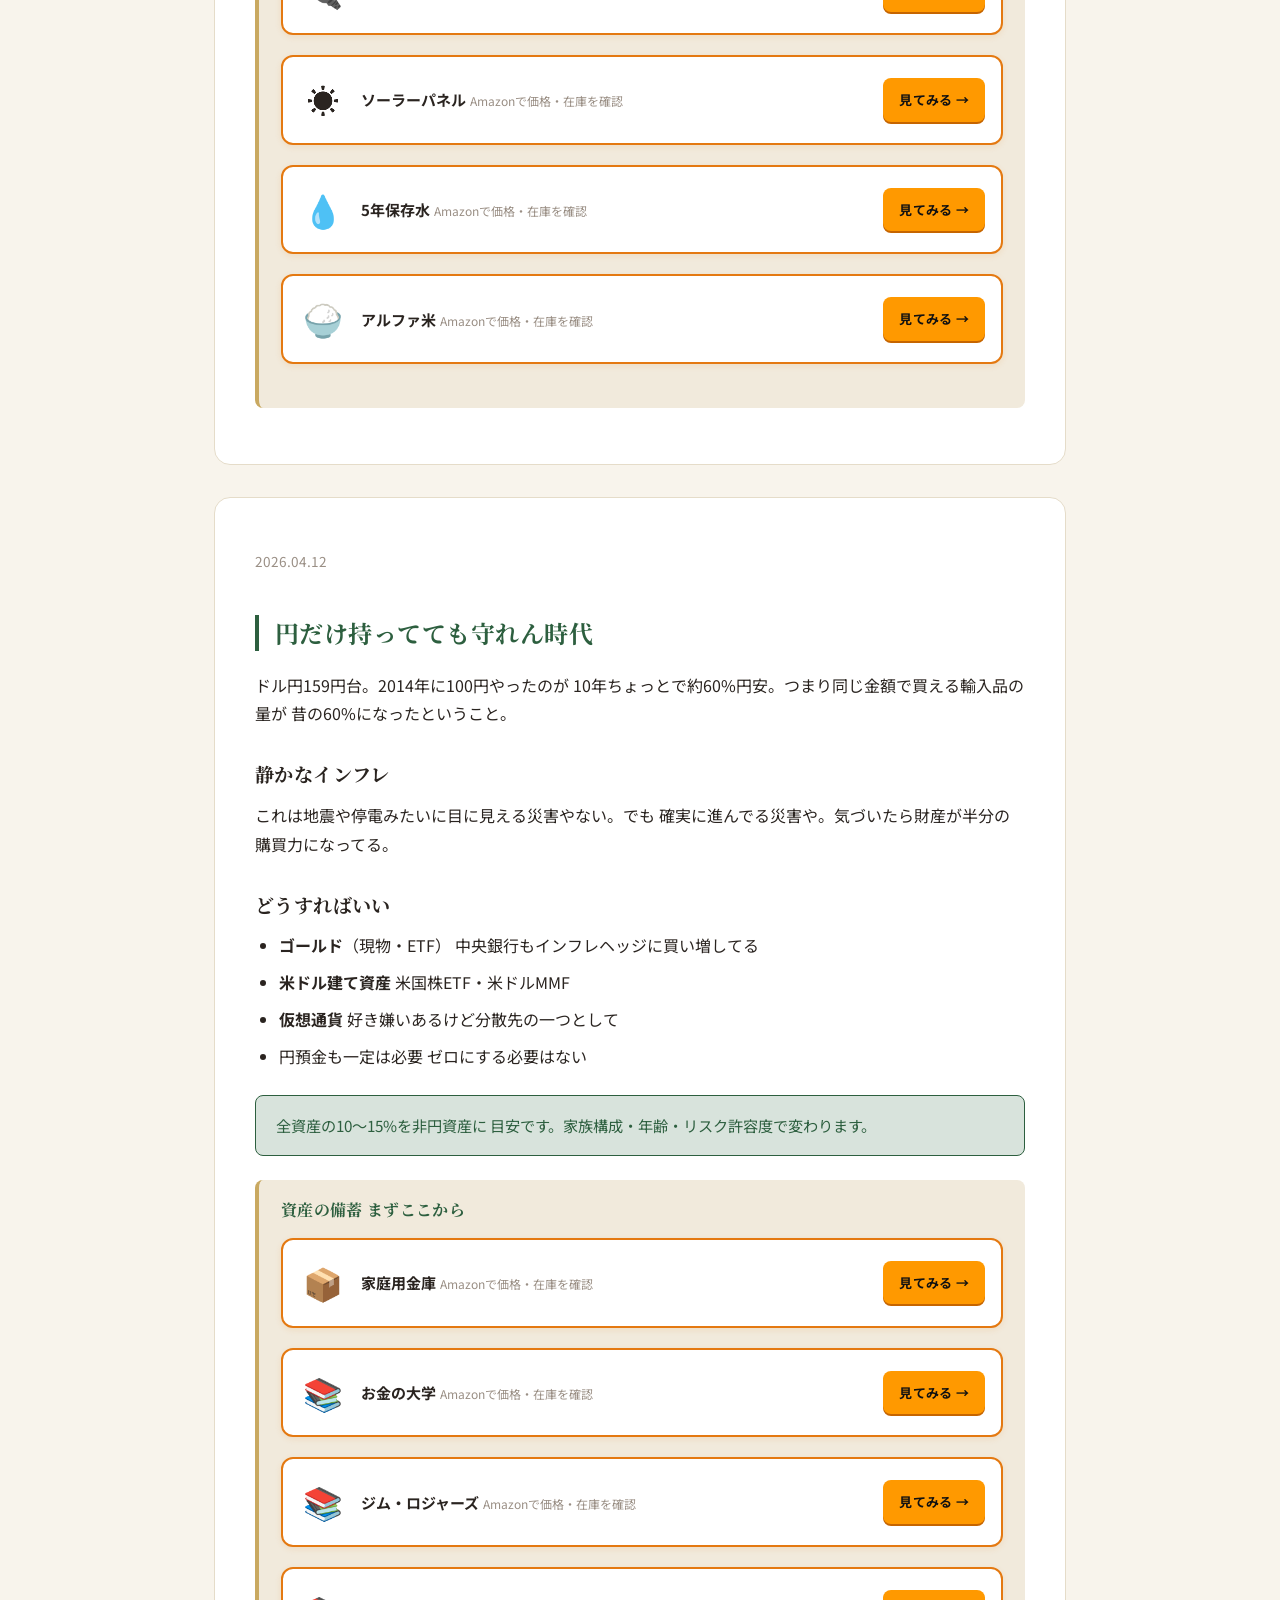
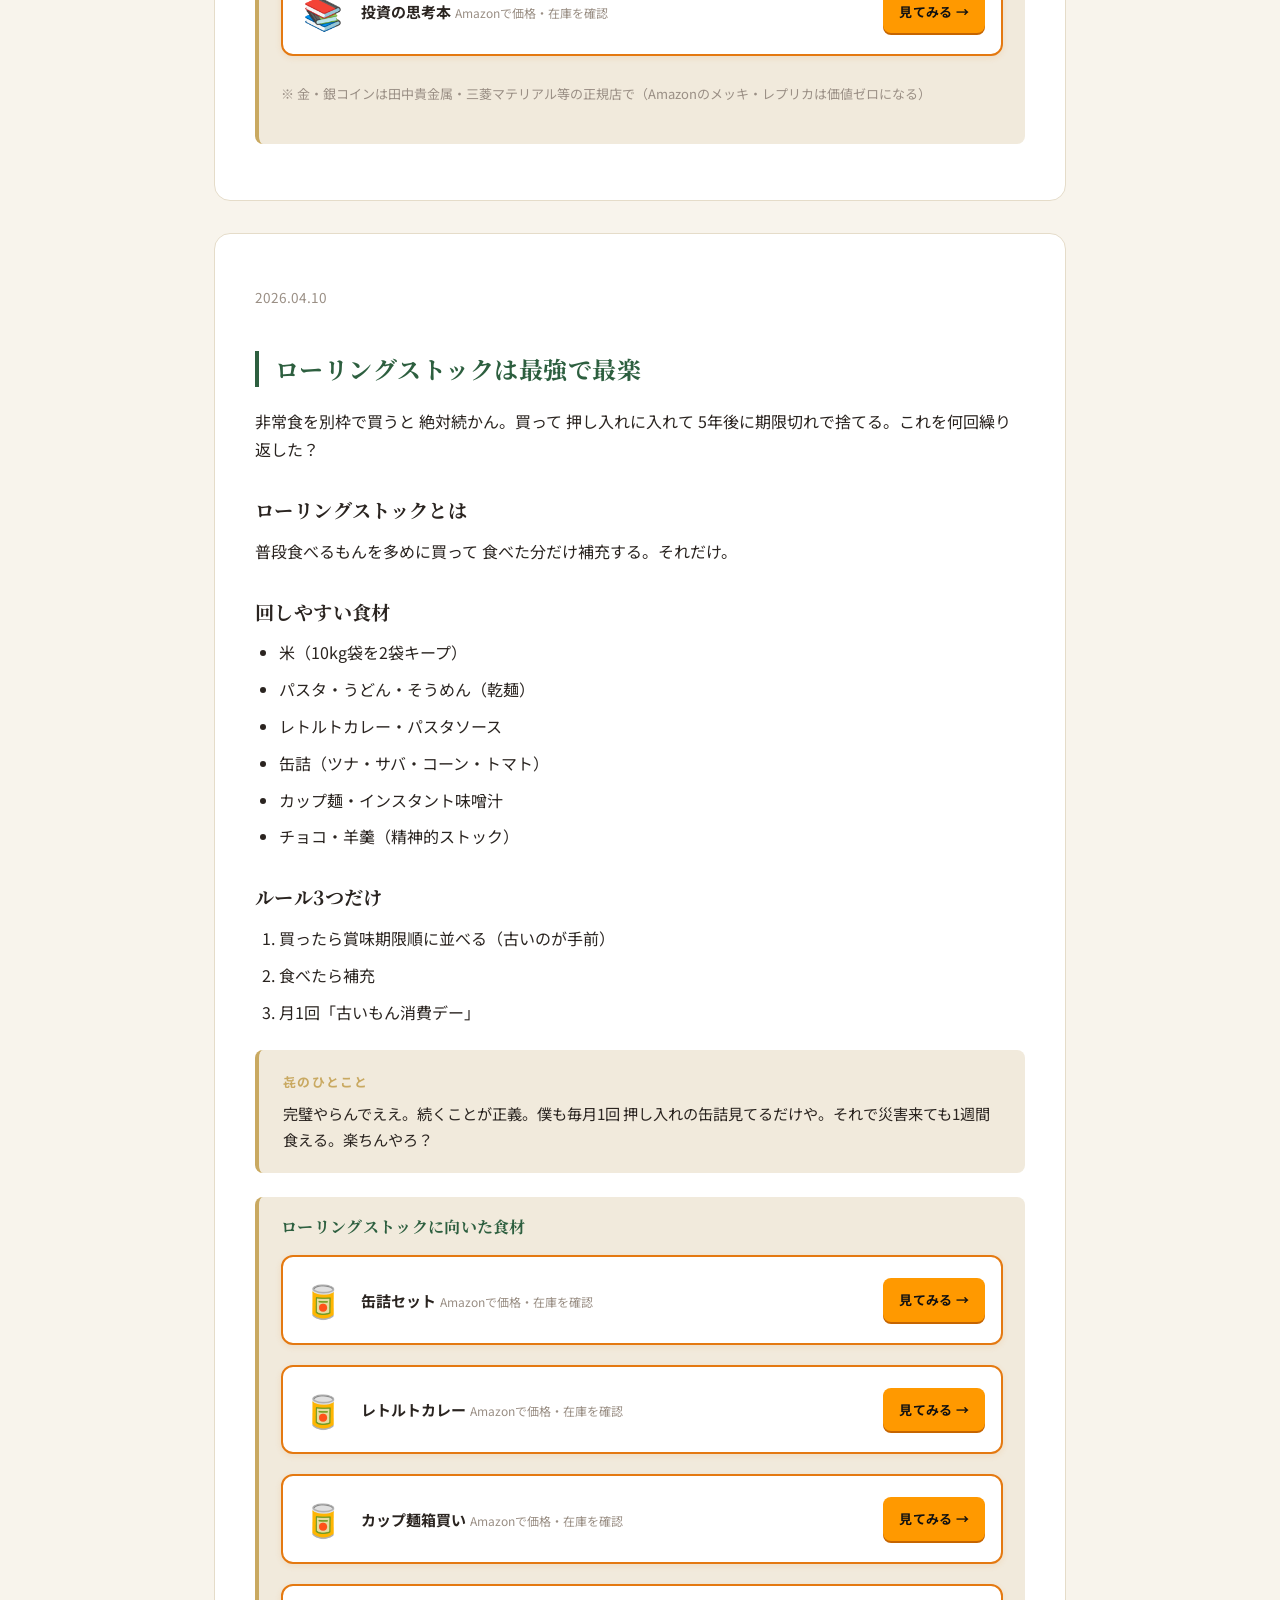
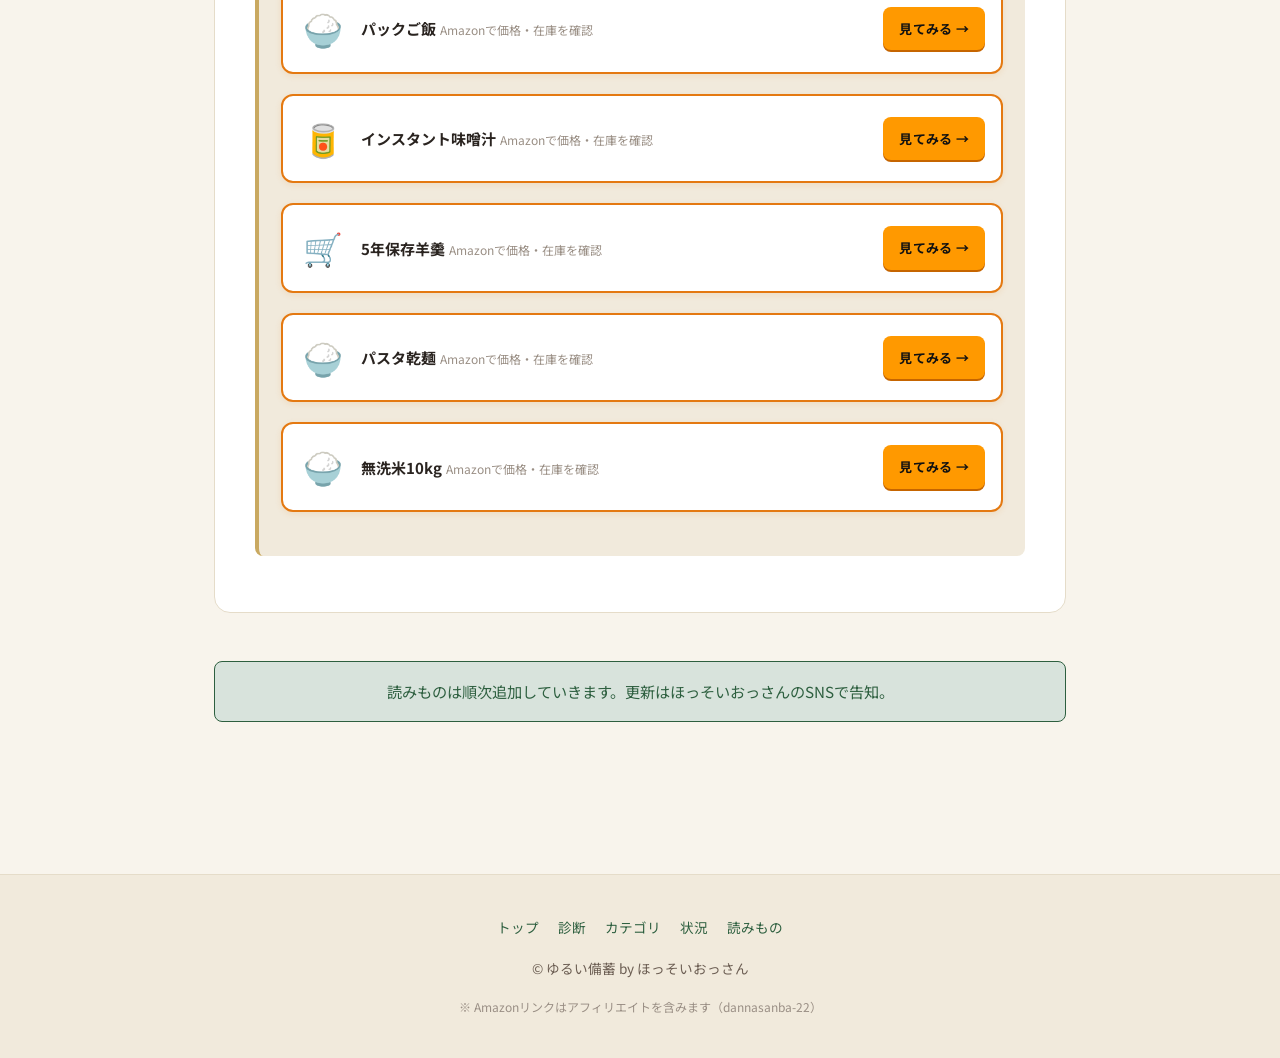
==== commit 73b3d322: "サブページのAmazonリンクをわかりやすいカード型に全面刷新 - ピル型の小さいボタン(cat-amazon-btn)を廃止 - 横長のカード(.amazon-card)に全置換   - 左：カテゴ" ====
--- a/blog.html
+++ b/blog.html
@@ -134,14 +134,63 @@
 
         <div class="buy-block">
             <h4>ホルムズ封鎖の今 備えておくもの</h4>
-            <div class="amazon-links">
-                <a href="https://www.amazon.co.jp/s?k=ガソリン携行缶+20L+消防法適合&tag=dannasanba-22" target="_blank" rel="nofollow noopener" class="cat-amazon-btn">ガソリン携行缶</a>
-                <a href="https://www.amazon.co.jp/s?k=灯油タンク+ポリ+18L&tag=dannasanba-22" target="_blank" rel="nofollow noopener" class="cat-amazon-btn">灯油ポリタンク</a>
-                <a href="https://www.amazon.co.jp/s?k=カセットコンロ+ガスボンベ+まとめ買い+30本&tag=dannasanba-22" target="_blank" rel="nofollow noopener" class="cat-amazon-btn">カセットボンベ箱買い</a>
-                <a href="https://www.amazon.co.jp/s?k=ポータブル電源+1000Wh+Jackery+EcoFlow&tag=dannasanba-22" target="_blank" rel="nofollow noopener" class="cat-amazon-btn">ポータブル電源</a>
-                <a href="https://www.amazon.co.jp/s?k=ソーラーパネル+折りたたみ+100W+Jackery&tag=dannasanba-22" target="_blank" rel="nofollow noopener" class="cat-amazon-btn">ソーラーパネル</a>
-                <a href="https://www.amazon.co.jp/s?k=保存水+5年+2L&tag=dannasanba-22" target="_blank" rel="nofollow noopener" class="cat-amazon-btn">5年保存水</a>
-                <a href="https://www.amazon.co.jp/s?k=アルファ米+尾西+白飯+まとめ買い&tag=dannasanba-22" target="_blank" rel="nofollow noopener" class="cat-amazon-btn">アルファ米</a>
+            <div class="amazon-card-list">
+                <a href="https://www.amazon.co.jp/s?k=ガソリン携行缶+20L+消防法適合&tag=dannasanba-22" target="_blank" rel="nofollow noopener" class="amazon-card">
+<span class="amazon-card-icon">🥫</span>
+<span class="amazon-card-body">
+  <span class="amazon-card-name">ガソリン携行缶</span>
+  <span class="amazon-card-sub">Amazonで価格・在庫を確認</span>
+</span>
+<span class="amazon-card-cta">見てみる →</span>
+</a>
+                <a href="https://www.amazon.co.jp/s?k=灯油タンク+ポリ+18L&tag=dannasanba-22" target="_blank" rel="nofollow noopener" class="amazon-card">
+<span class="amazon-card-icon">💧</span>
+<span class="amazon-card-body">
+  <span class="amazon-card-name">灯油ポリタンク</span>
+  <span class="amazon-card-sub">Amazonで価格・在庫を確認</span>
+</span>
+<span class="amazon-card-cta">見てみる →</span>
+</a>
+                <a href="https://www.amazon.co.jp/s?k=カセットコンロ+ガスボンベ+まとめ買い+30本&tag=dannasanba-22" target="_blank" rel="nofollow noopener" class="amazon-card">
+<span class="amazon-card-icon">🔥</span>
+<span class="amazon-card-body">
+  <span class="amazon-card-name">カセットボンベ箱買い</span>
+  <span class="amazon-card-sub">Amazonで価格・在庫を確認</span>
+</span>
+<span class="amazon-card-cta">見てみる →</span>
+</a>
+                <a href="https://www.amazon.co.jp/s?k=ポータブル電源+1000Wh+Jackery+EcoFlow&tag=dannasanba-22" target="_blank" rel="nofollow noopener" class="amazon-card">
+<span class="amazon-card-icon">🔌</span>
+<span class="amazon-card-body">
+  <span class="amazon-card-name">ポータブル電源</span>
+  <span class="amazon-card-sub">Amazonで価格・在庫を確認</span>
+</span>
+<span class="amazon-card-cta">見てみる →</span>
+</a>
+                <a href="https://www.amazon.co.jp/s?k=ソーラーパネル+折りたたみ+100W+Jackery&tag=dannasanba-22" target="_blank" rel="nofollow noopener" class="amazon-card">
+<span class="amazon-card-icon">☀️</span>
+<span class="amazon-card-body">
+  <span class="amazon-card-name">ソーラーパネル</span>
+  <span class="amazon-card-sub">Amazonで価格・在庫を確認</span>
+</span>
+<span class="amazon-card-cta">見てみる →</span>
+</a>
+                <a href="https://www.amazon.co.jp/s?k=保存水+5年+2L&tag=dannasanba-22" target="_blank" rel="nofollow noopener" class="amazon-card">
+<span class="amazon-card-icon">💧</span>
+<span class="amazon-card-body">
+  <span class="amazon-card-name">5年保存水</span>
+  <span class="amazon-card-sub">Amazonで価格・在庫を確認</span>
+</span>
+<span class="amazon-card-cta">見てみる →</span>
+</a>
+                <a href="https://www.amazon.co.jp/s?k=アルファ米+尾西+白飯+まとめ買い&tag=dannasanba-22" target="_blank" rel="nofollow noopener" class="amazon-card">
+<span class="amazon-card-icon">🍚</span>
+<span class="amazon-card-body">
+  <span class="amazon-card-name">アルファ米</span>
+  <span class="amazon-card-sub">Amazonで価格・在庫を確認</span>
+</span>
+<span class="amazon-card-cta">見てみる →</span>
+</a>
             </div>
         </div>
     </article>
@@ -169,11 +218,39 @@
 
         <div class="buy-block">
             <h4>資産の備蓄 まずここから</h4>
-            <div class="amazon-links">
-                <a href="https://www.amazon.co.jp/s?k=家庭用金庫+耐火&tag=dannasanba-22" target="_blank" rel="nofollow noopener" class="cat-amazon-btn">家庭用金庫</a>
-                <a href="https://www.amazon.co.jp/s?k=お金の大学&tag=dannasanba-22" target="_blank" rel="nofollow noopener" class="cat-amazon-btn">お金の大学</a>
-                <a href="https://www.amazon.co.jp/s?k=ジム・ロジャーズ+ゴールド&tag=dannasanba-22" target="_blank" rel="nofollow noopener" class="cat-amazon-btn">ジム・ロジャーズ</a>
-                <a href="https://www.amazon.co.jp/s?k=ハワード・マークス+投資&tag=dannasanba-22" target="_blank" rel="nofollow noopener" class="cat-amazon-btn">投資の思考本</a>
+            <div class="amazon-card-list">
+                <a href="https://www.amazon.co.jp/s?k=家庭用金庫+耐火&tag=dannasanba-22" target="_blank" rel="nofollow noopener" class="amazon-card">
+<span class="amazon-card-icon">📦</span>
+<span class="amazon-card-body">
+  <span class="amazon-card-name">家庭用金庫</span>
+  <span class="amazon-card-sub">Amazonで価格・在庫を確認</span>
+</span>
+<span class="amazon-card-cta">見てみる →</span>
+</a>
+                <a href="https://www.amazon.co.jp/s?k=お金の大学&tag=dannasanba-22" target="_blank" rel="nofollow noopener" class="amazon-card">
+<span class="amazon-card-icon">📚</span>
+<span class="amazon-card-body">
+  <span class="amazon-card-name">お金の大学</span>
+  <span class="amazon-card-sub">Amazonで価格・在庫を確認</span>
+</span>
+<span class="amazon-card-cta">見てみる →</span>
+</a>
+                <a href="https://www.amazon.co.jp/s?k=ジム・ロジャーズ+ゴールド&tag=dannasanba-22" target="_blank" rel="nofollow noopener" class="amazon-card">
+<span class="amazon-card-icon">📚</span>
+<span class="amazon-card-body">
+  <span class="amazon-card-name">ジム・ロジャーズ</span>
+  <span class="amazon-card-sub">Amazonで価格・在庫を確認</span>
+</span>
+<span class="amazon-card-cta">見てみる →</span>
+</a>
+                <a href="https://www.amazon.co.jp/s?k=ハワード・マークス+投資&tag=dannasanba-22" target="_blank" rel="nofollow noopener" class="amazon-card">
+<span class="amazon-card-icon">📚</span>
+<span class="amazon-card-body">
+  <span class="amazon-card-name">投資の思考本</span>
+  <span class="amazon-card-sub">Amazonで価格・在庫を確認</span>
+</span>
+<span class="amazon-card-cta">見てみる →</span>
+</a>
             </div>
             <p style="font-size:13px; color:var(--ink-muted); margin-top:8px;">※ 金・銀コインは田中貴金属・三菱マテリアル等の正規店で（Amazonのメッキ・レプリカは価値ゼロになる）</p>
         </div>
@@ -212,15 +289,71 @@
 
         <div class="buy-block">
             <h4>ローリングストックに向いた食材</h4>
-            <div class="amazon-links">
-                <a href="https://www.amazon.co.jp/s?k=缶詰+詰め合わせ+防災+まとめ買い&tag=dannasanba-22" target="_blank" rel="nofollow noopener" class="cat-amazon-btn">缶詰セット</a>
-                <a href="https://www.amazon.co.jp/s?k=レトルトカレー+箱買い&tag=dannasanba-22" target="_blank" rel="nofollow noopener" class="cat-amazon-btn">レトルトカレー</a>
-                <a href="https://www.amazon.co.jp/s?k=インスタントラーメン+まとめ買い+備蓄&tag=dannasanba-22" target="_blank" rel="nofollow noopener" class="cat-amazon-btn">カップ麺箱買い</a>
-                <a href="https://www.amazon.co.jp/s?k=パックご飯+サトウのごはん+まとめ買い&tag=dannasanba-22" target="_blank" rel="nofollow noopener" class="cat-amazon-btn">パックご飯</a>
-                <a href="https://www.amazon.co.jp/s?k=インスタント味噌汁+まとめ買い&tag=dannasanba-22" target="_blank" rel="nofollow noopener" class="cat-amazon-btn">インスタント味噌汁</a>
-                <a href="https://www.amazon.co.jp/s?k=井村屋+えいようかん&tag=dannasanba-22" target="_blank" rel="nofollow noopener" class="cat-amazon-btn">5年保存羊羹</a>
-                <a href="https://www.amazon.co.jp/s?k=パスタ+乾麺 まとめ買い&tag=dannasanba-22" target="_blank" rel="nofollow noopener" class="cat-amazon-btn">パスタ乾麺</a>
-                <a href="https://www.amazon.co.jp/s?k=米 10kg 無洗米&tag=dannasanba-22" target="_blank" rel="nofollow noopener" class="cat-amazon-btn">無洗米10kg</a>
+            <div class="amazon-card-list">
+                <a href="https://www.amazon.co.jp/s?k=缶詰+詰め合わせ+防災+まとめ買い&tag=dannasanba-22" target="_blank" rel="nofollow noopener" class="amazon-card">
+<span class="amazon-card-icon">🥫</span>
+<span class="amazon-card-body">
+  <span class="amazon-card-name">缶詰セット</span>
+  <span class="amazon-card-sub">Amazonで価格・在庫を確認</span>
+</span>
+<span class="amazon-card-cta">見てみる →</span>
+</a>
+                <a href="https://www.amazon.co.jp/s?k=レトルトカレー+箱買い&tag=dannasanba-22" target="_blank" rel="nofollow noopener" class="amazon-card">
+<span class="amazon-card-icon">🥫</span>
+<span class="amazon-card-body">
+  <span class="amazon-card-name">レトルトカレー</span>
+  <span class="amazon-card-sub">Amazonで価格・在庫を確認</span>
+</span>
+<span class="amazon-card-cta">見てみる →</span>
+</a>
+                <a href="https://www.amazon.co.jp/s?k=インスタントラーメン+まとめ買い+備蓄&tag=dannasanba-22" target="_blank" rel="nofollow noopener" class="amazon-card">
+<span class="amazon-card-icon">🥫</span>
+<span class="amazon-card-body">
+  <span class="amazon-card-name">カップ麺箱買い</span>
+  <span class="amazon-card-sub">Amazonで価格・在庫を確認</span>
+</span>
+<span class="amazon-card-cta">見てみる →</span>
+</a>
+                <a href="https://www.amazon.co.jp/s?k=パックご飯+サトウのごはん+まとめ買い&tag=dannasanba-22" target="_blank" rel="nofollow noopener" class="amazon-card">
+<span class="amazon-card-icon">🍚</span>
+<span class="amazon-card-body">
+  <span class="amazon-card-name">パックご飯</span>
+  <span class="amazon-card-sub">Amazonで価格・在庫を確認</span>
+</span>
+<span class="amazon-card-cta">見てみる →</span>
+</a>
+                <a href="https://www.amazon.co.jp/s?k=インスタント味噌汁+まとめ買い&tag=dannasanba-22" target="_blank" rel="nofollow noopener" class="amazon-card">
+<span class="amazon-card-icon">🥫</span>
+<span class="amazon-card-body">
+  <span class="amazon-card-name">インスタント味噌汁</span>
+  <span class="amazon-card-sub">Amazonで価格・在庫を確認</span>
+</span>
+<span class="amazon-card-cta">見てみる →</span>
+</a>
+                <a href="https://www.amazon.co.jp/s?k=井村屋+えいようかん&tag=dannasanba-22" target="_blank" rel="nofollow noopener" class="amazon-card">
+<span class="amazon-card-icon">🛒</span>
+<span class="amazon-card-body">
+  <span class="amazon-card-name">5年保存羊羹</span>
+  <span class="amazon-card-sub">Amazonで価格・在庫を確認</span>
+</span>
+<span class="amazon-card-cta">見てみる →</span>
+</a>
+                <a href="https://www.amazon.co.jp/s?k=パスタ+乾麺 まとめ買い&tag=dannasanba-22" target="_blank" rel="nofollow noopener" class="amazon-card">
+<span class="amazon-card-icon">🍚</span>
+<span class="amazon-card-body">
+  <span class="amazon-card-name">パスタ乾麺</span>
+  <span class="amazon-card-sub">Amazonで価格・在庫を確認</span>
+</span>
+<span class="amazon-card-cta">見てみる →</span>
+</a>
+                <a href="https://www.amazon.co.jp/s?k=米 10kg 無洗米&tag=dannasanba-22" target="_blank" rel="nofollow noopener" class="amazon-card">
+<span class="amazon-card-icon">🍚</span>
+<span class="amazon-card-body">
+  <span class="amazon-card-name">無洗米10kg</span>
+  <span class="amazon-card-sub">Amazonで価格・在庫を確認</span>
+</span>
+<span class="amazon-card-cta">見てみる →</span>
+</a>
             </div>
         </div>
     </article>
--- a/assets/style.css
+++ b/assets/style.css
@@ -615,6 +615,103 @@
     max-width: 640px;
     margin-left: auto;
     margin-right: auto;
+}
+
+/* ===== Amazon商品カード（わかりやすいリンク版） ===== */
+.amazon-card {
+    display: flex;
+    align-items: center;
+    gap: 14px;
+    background: #fff;
+    border: 2px solid #E47911;
+    border-radius: 12px;
+    padding: 14px 16px;
+    margin-bottom: 10px;
+    text-decoration: none;
+    color: var(--ink);
+    transition: all 0.2s;
+    position: relative;
+    box-shadow: 0 2px 6px rgba(228, 121, 17, 0.12);
+}
+
+.amazon-card:hover {
+    background: #FFF8ED;
+    border-color: #C66500;
+    transform: translateY(-2px);
+    box-shadow: 0 6px 16px rgba(228, 121, 17, 0.25);
+    text-decoration: none;
+    color: var(--ink);
+}
+
+.amazon-card:active {
+    transform: translateY(0);
+}
+
+.amazon-card-icon {
+    font-size: 2rem;
+    flex-shrink: 0;
+    width: 48px;
+    text-align: center;
+}
+
+.amazon-card-body {
+    flex: 1;
+    min-width: 0;
+}
+
+.amazon-card-name {
+    font-size: 15px;
+    font-weight: 700;
+    color: var(--ink);
+    line-height: 1.4;
+    margin-bottom: 4px;
+}
+
+.amazon-card-sub {
+    font-size: 12px;
+    color: var(--ink-muted);
+    line-height: 1.5;
+}
+
+.amazon-card-cta {
+    flex-shrink: 0;
+    background: #FF9900;
+    color: #111;
+    padding: 10px 16px;
+    border-radius: 8px;
+    font-size: 13px;
+    font-weight: 700;
+    white-space: nowrap;
+    letter-spacing: 0.02em;
+    box-shadow: 0 2px 0 #C66500;
+}
+
+.amazon-card:hover .amazon-card-cta {
+    background: #FFB547;
+}
+
+@media (max-width: 500px) {
+    .amazon-card { padding: 12px 14px; gap: 10px; }
+    .amazon-card-icon { font-size: 1.6rem; width: 36px; }
+    .amazon-card-name { font-size: 14px; }
+    .amazon-card-sub { font-size: 11px; }
+    .amazon-card-cta { padding: 8px 12px; font-size: 12px; }
+}
+
+/* ===== Amazonカードリスト（縦並び） ===== */
+.amazon-card-list {
+    display: flex;
+    flex-direction: column;
+    gap: 10px;
+    margin: 16px 0;
+}
+
+/* ===== Amazonカードグリッド（2列） ===== */
+.amazon-card-grid {
+    display: grid;
+    grid-template-columns: repeat(auto-fit, minmax(280px, 1fr));
+    gap: 10px;
+    margin: 16px 0;
 }
 
 /* ===== レスポンシブ ===== */
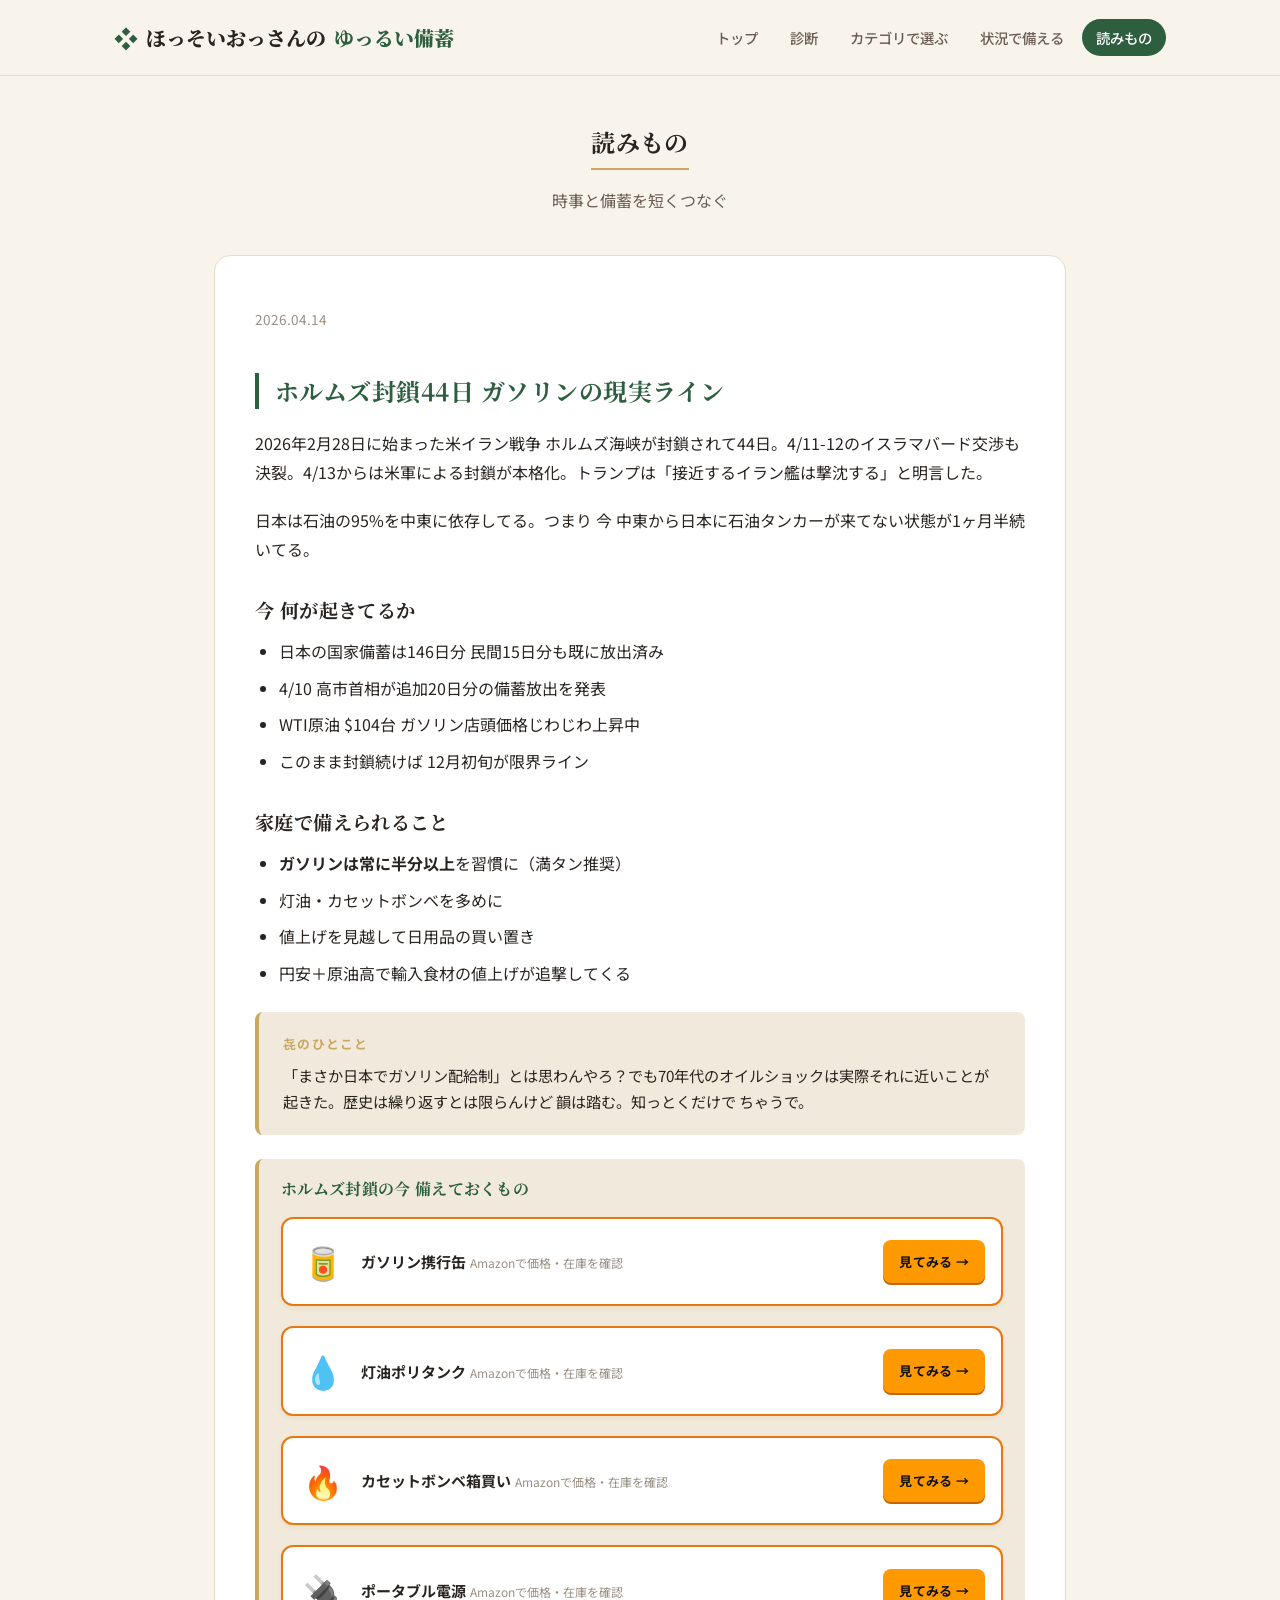
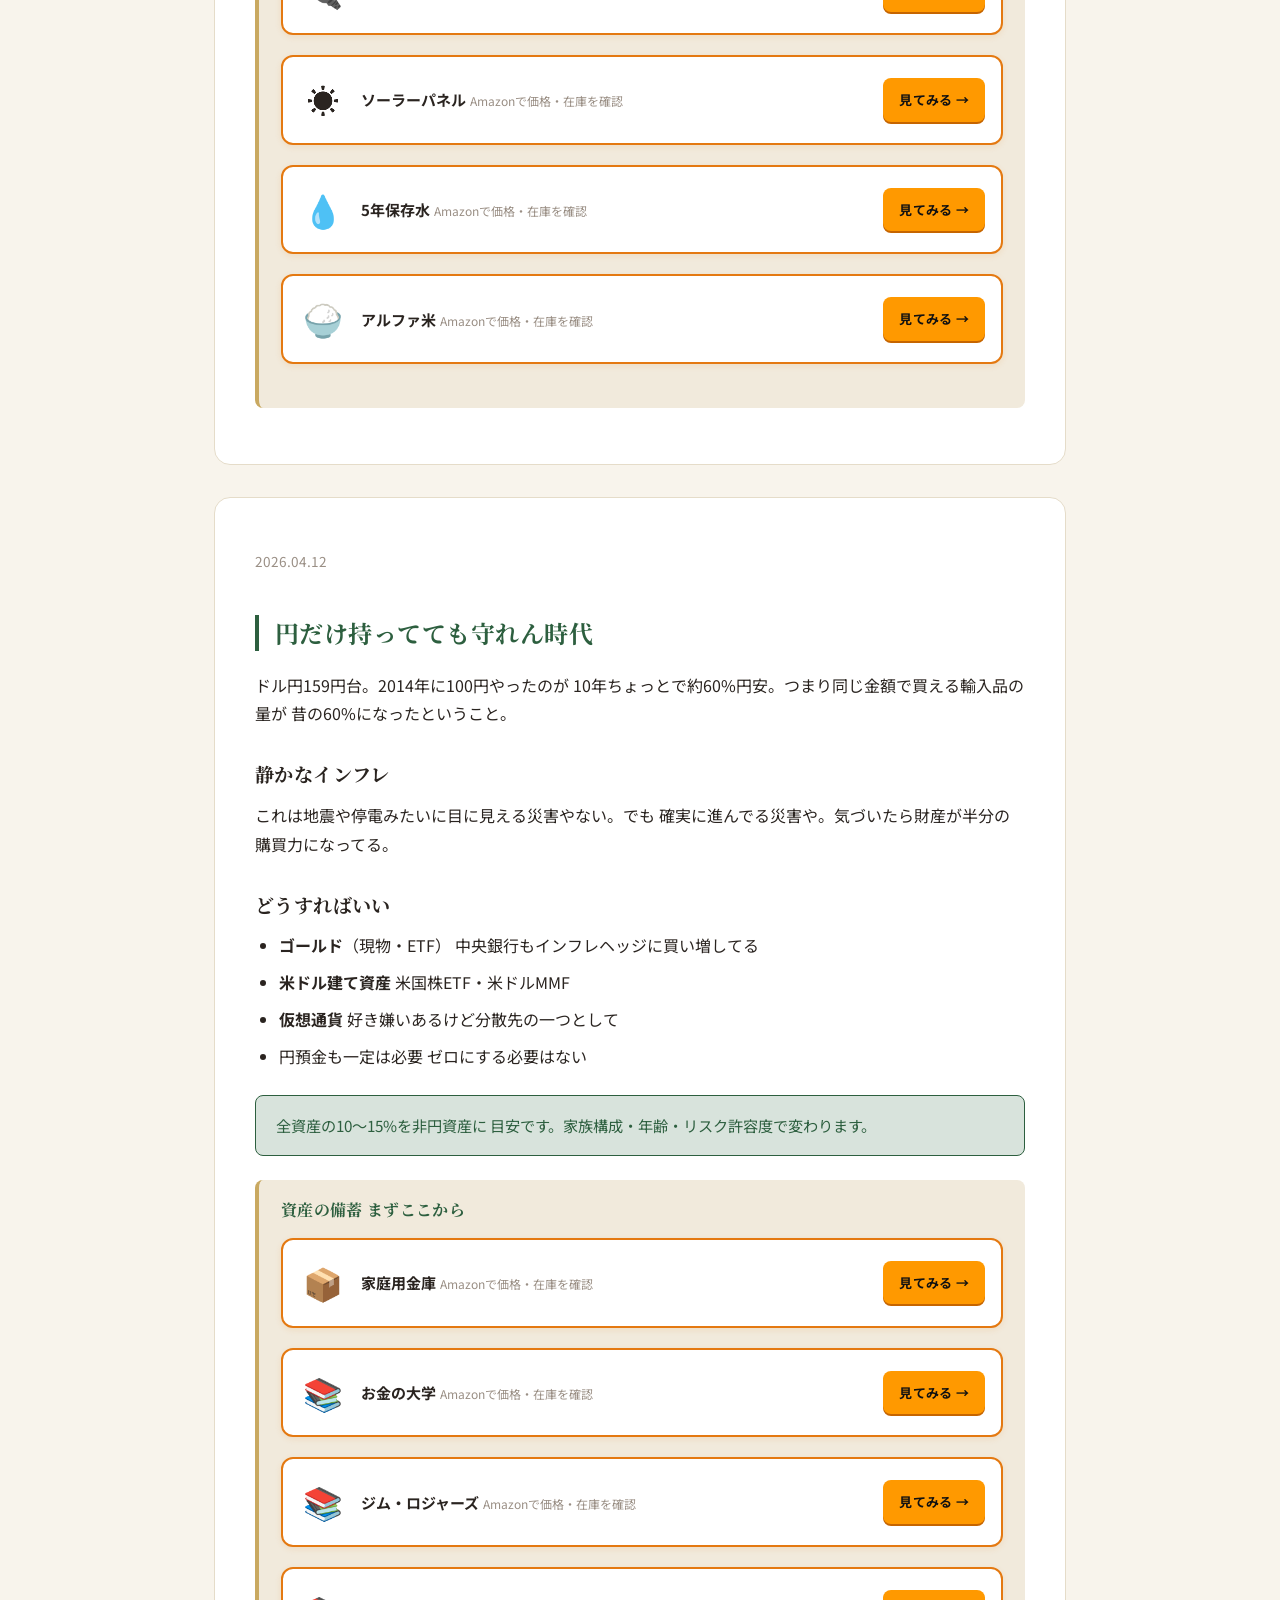
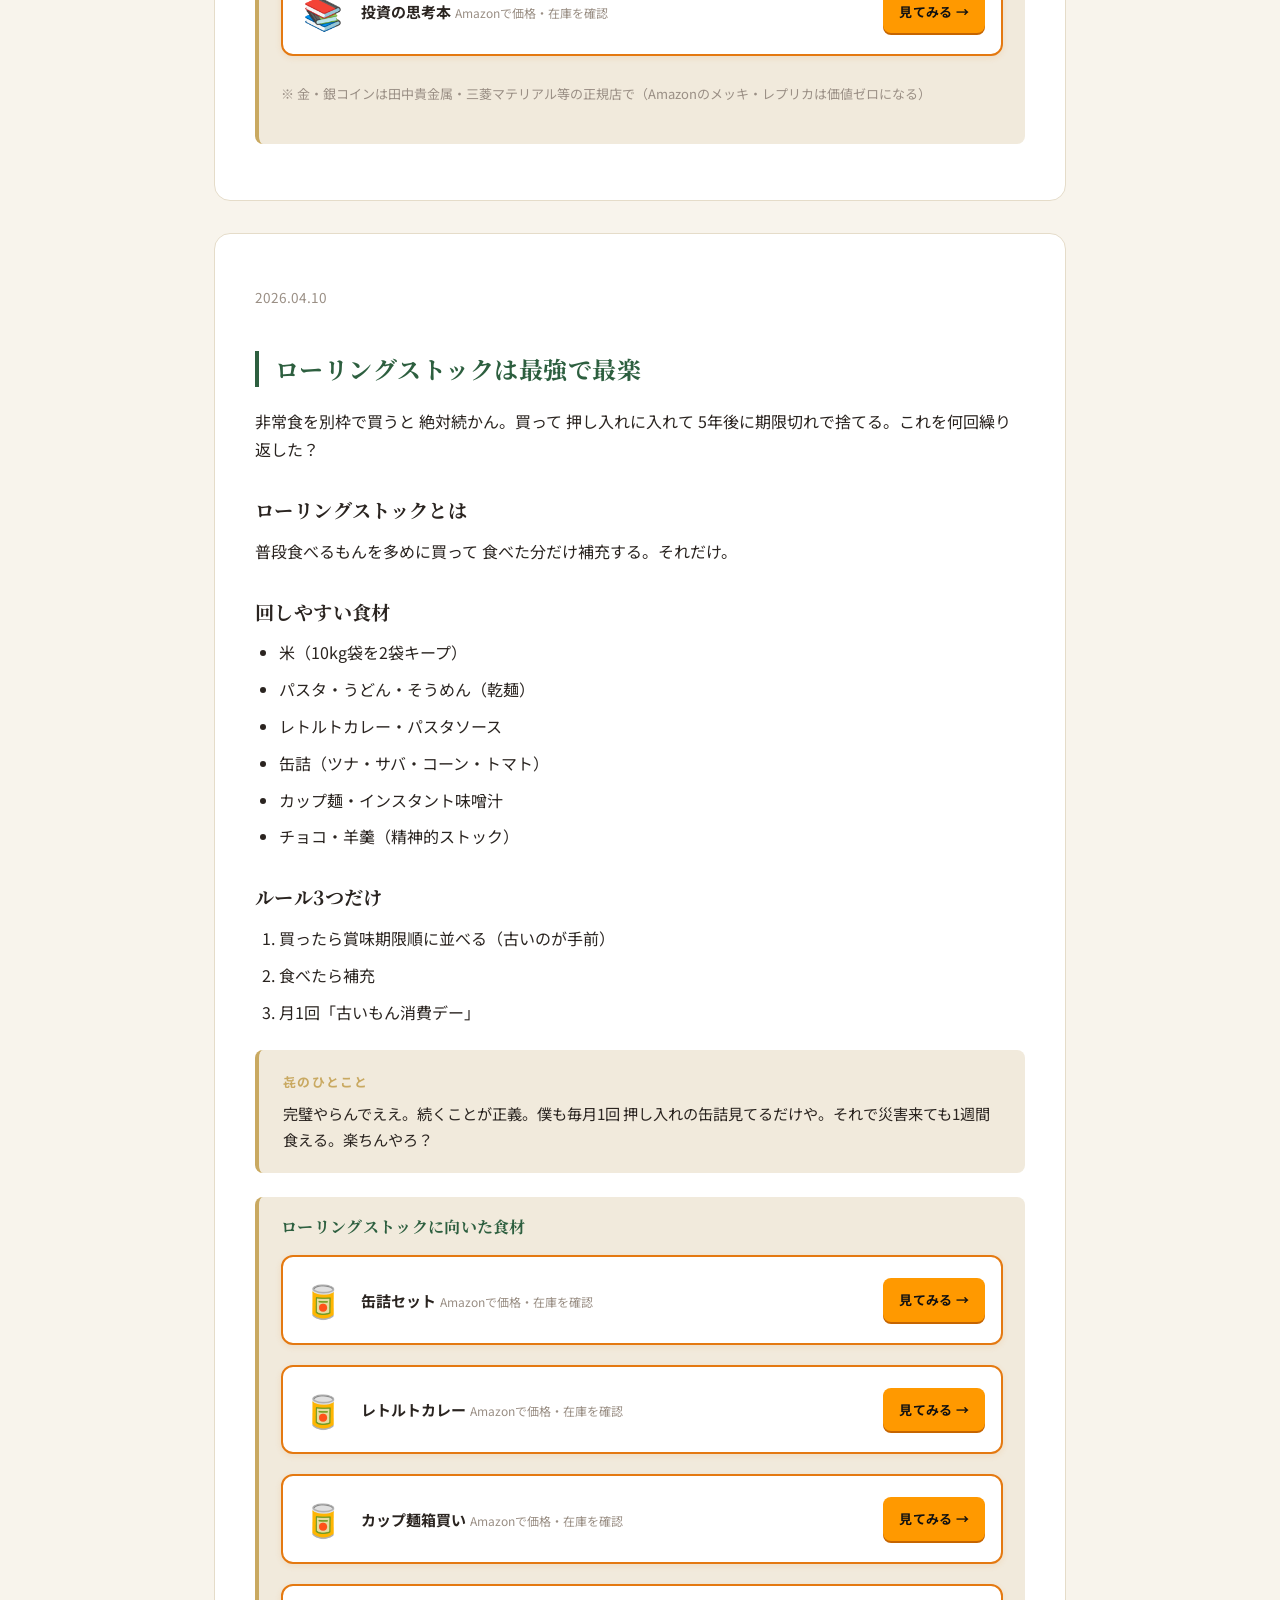
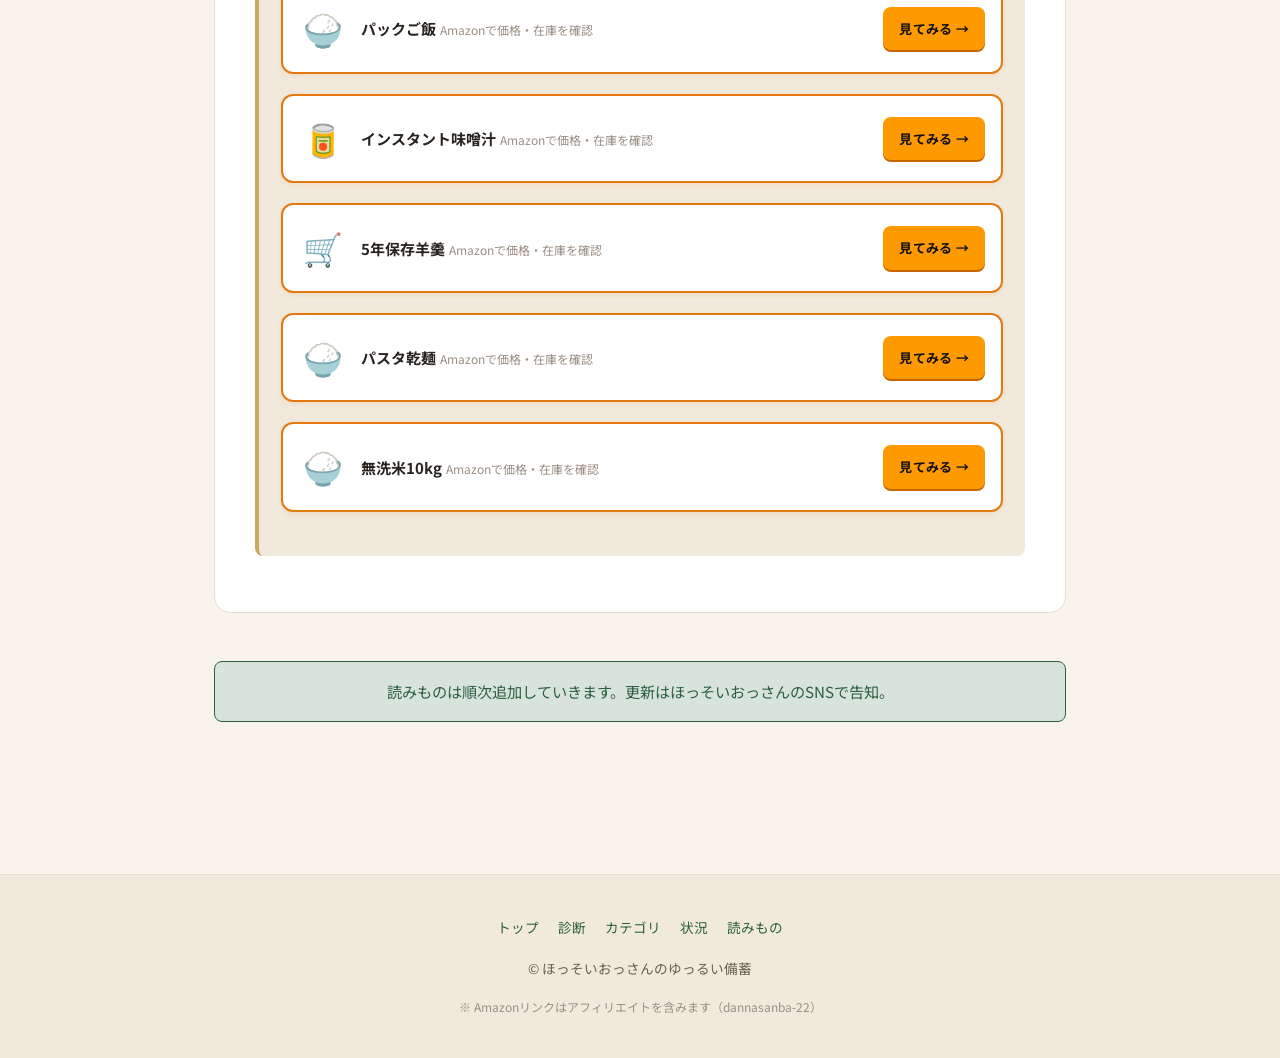
==== commit c2802895: "サイト名を「ほっそいおっさんのゆっるい備蓄」に変更 ゆるいと名乗っとけば「これ足りない」系の突っ込みを最初から封じられる戦略。 中身はガチだが看板はゆるく。" ====
--- a/blog.html
+++ b/blog.html
@@ -3,7 +3,7 @@
 <head>
 <meta charset="UTF-8">
 <meta name="viewport" content="width=device-width, initial-scale=1.0">
-<title>読みもの｜ゆるい備蓄</title>
+<title>読みもの｜ほっそいおっさんのゆっるい備蓄</title>
 <meta name="description" content="時事と備蓄を短くつなぐ読みもの。">
 <link rel="preconnect" href="https://fonts.googleapis.com">
 <link rel="preconnect" href="https://fonts.gstatic.com" crossorigin>
@@ -85,7 +85,7 @@
 
 <nav class="nav">
     <div class="nav-inner">
-        <a href="/" class="nav-logo"><span class="mark">❖</span>ゆるい備蓄</a>
+        <a href="/" class="nav-logo"><span class="mark">❖</span>ほっそいおっさんの<span style="color:var(--green);">ゆっるい備蓄</span></a>
         <ul class="nav-links">
             <li><a href="/">トップ</a></li>
             <li><a href="/check.html">診断</a></li>
@@ -372,7 +372,7 @@
         <a href="/situation.html">状況</a>
         <a href="/blog.html">読みもの</a>
     </p>
-    <p style="margin-top:16px;">© ゆるい備蓄 by ほっそいおっさん</p>
+    <p style="margin-top:16px;">© ほっそいおっさんのゆっるい備蓄</p>
     <p class="disclaimer">※ Amazonリンクはアフィリエイトを含みます（dannasanba-22）</p>
 </footer>
 
